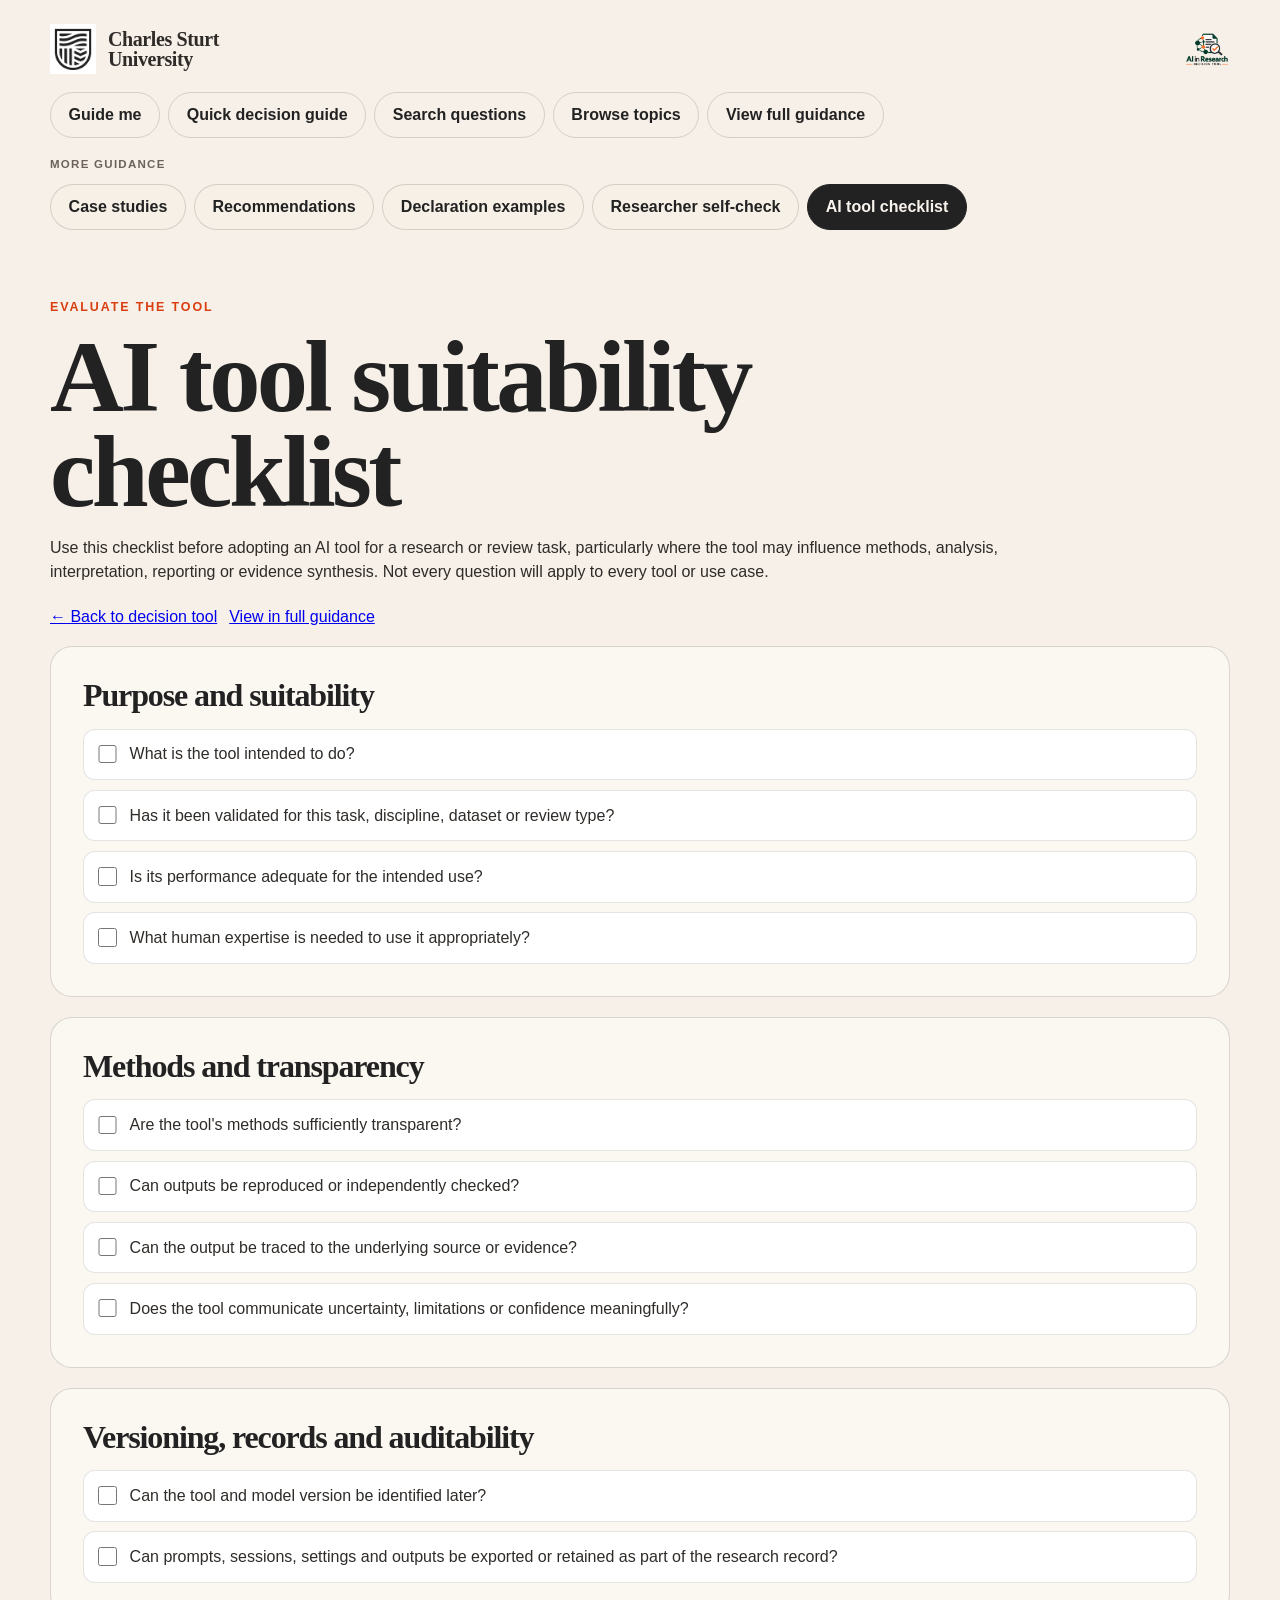
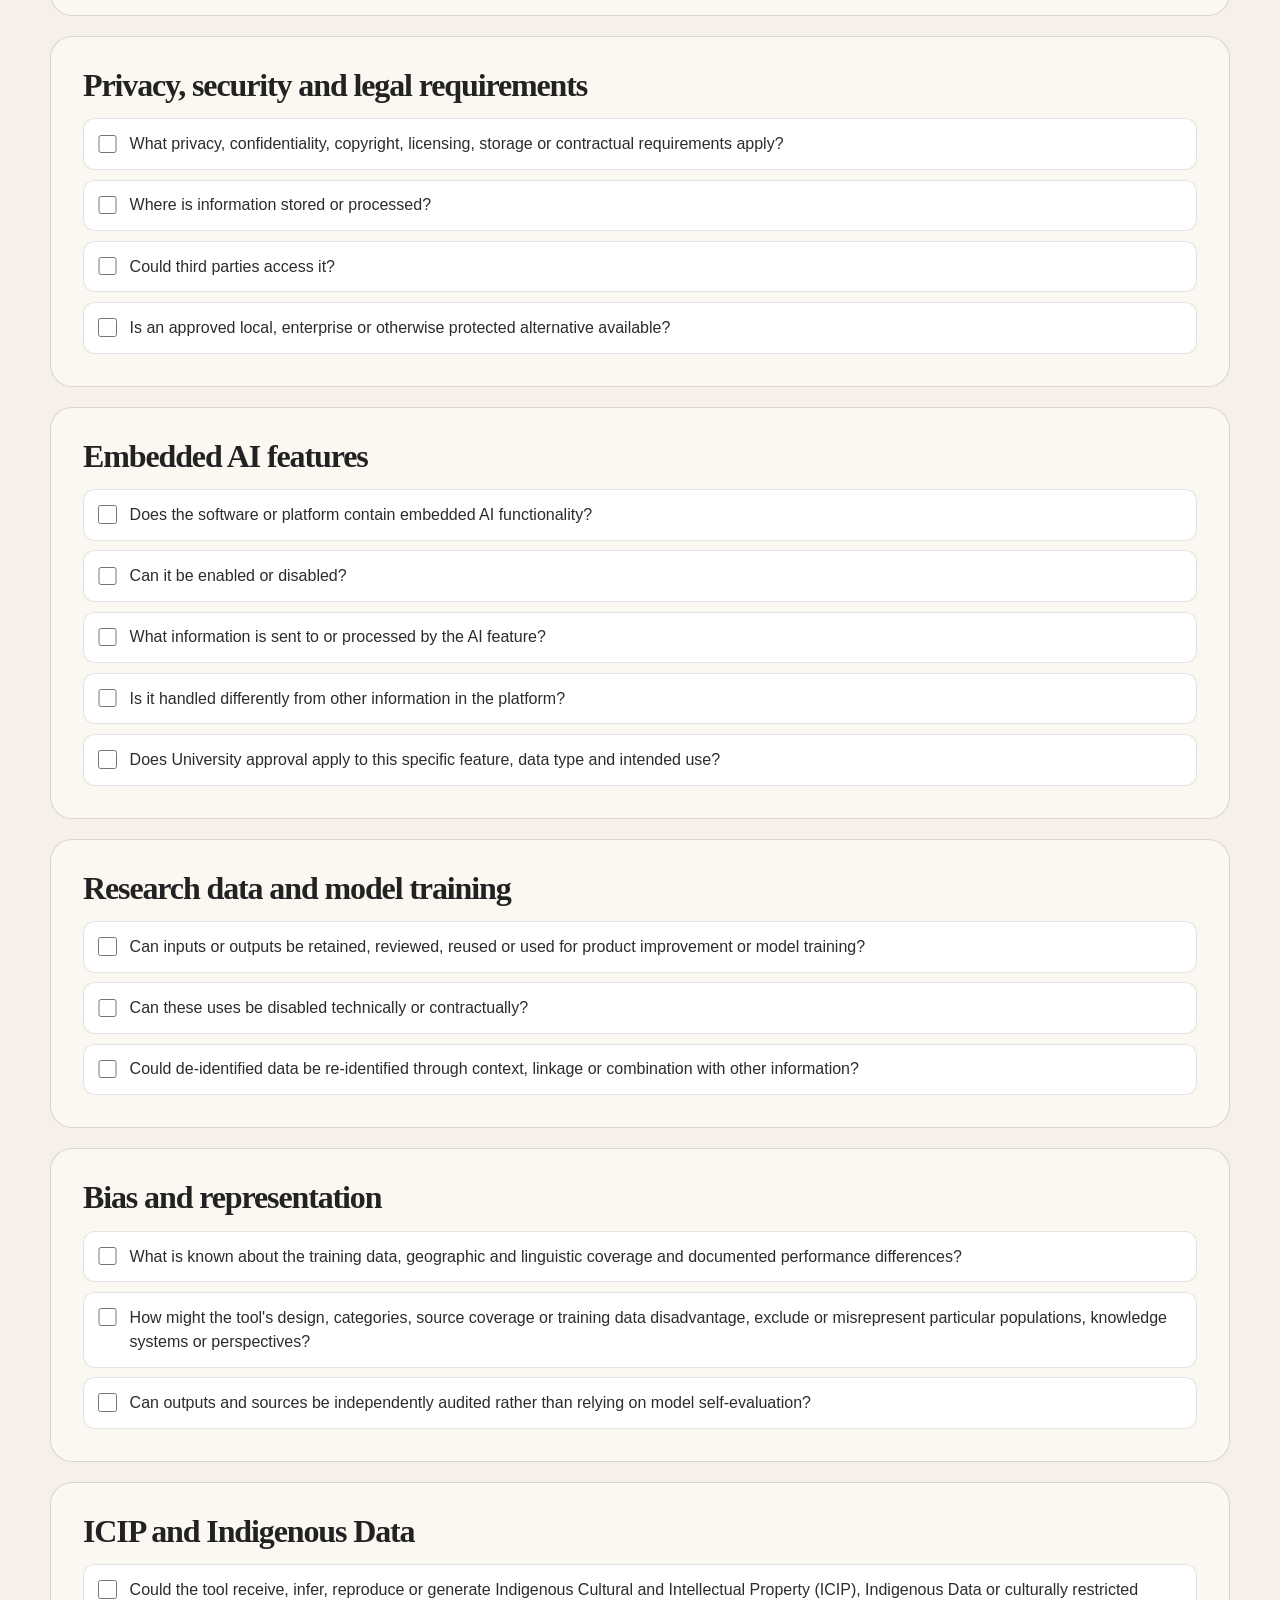
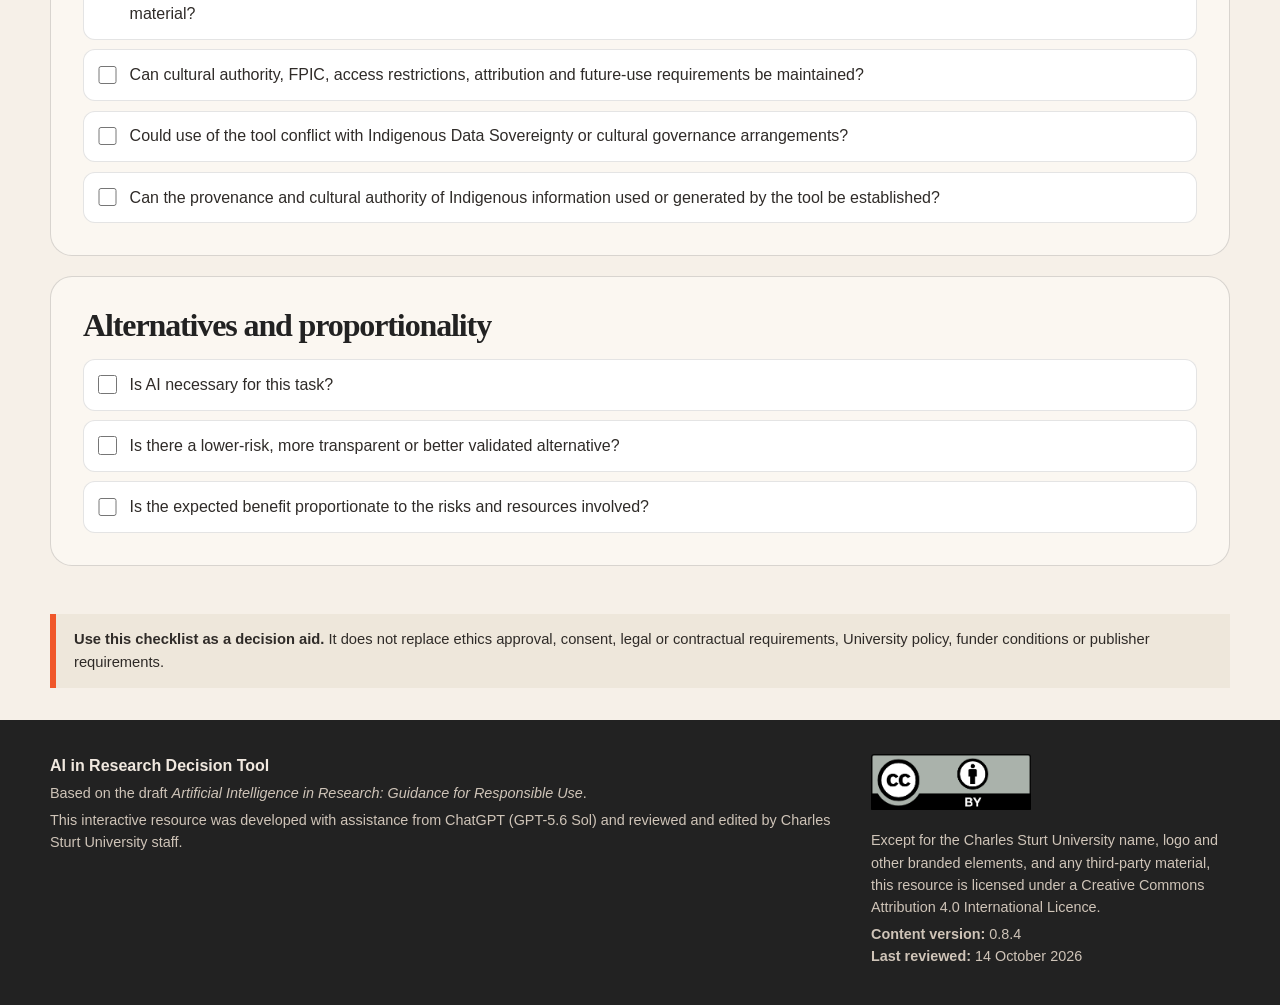
==== ai-tool-checklist.html @ ae3ddbb6 "Add files via upload" ====
<!DOCTYPE html>

<html lang="en"><head><meta charset="utf-8"/><meta content="width=device-width, initial-scale=1" name="viewport"/><meta content="A structured checklist for evaluating whether an AI tool is suitable for a research or review task." name="description"/><title>AI tool suitability checklist | AI in Research Decision Tool</title><link href="css/styles.css" rel="stylesheet"/></head><body><a class="skip-link" href="#main-content">Skip to main content</a><header class="site-header"><div class="shell header-grid"><div aria-label="Charles Sturt University" class="brand-block"><img alt="Charles Sturt University" class="brand-logo" src="assets/csu-logo.png"/><div class="brand-name">Charles Sturt<br/>University</div></div><a aria-label="AI in Research Decision Tool home" class="tool-brand" href="index.html"><img alt="AI in Research Decision Tool" class="tool-brand-logo" src="assets/ai-research-decision-tool-logo.png"/></a></div></header><nav aria-label="AI in Research Decision Tool sections" class="mode-switch quick-nav shell"><a class="mode-button mode-link has-tooltip" data-tooltip="Step through a research task to identify where AI may be used and which checks apply." href="index.html">Guide me</a><a class="mode-button mode-link has-tooltip" data-tooltip="See the quick decision categories, examples and conditions from the updated guidance." href="quick-guide.html">Quick decision guide</a><a class="mode-button mode-link has-tooltip" data-tooltip="Search curated questions and controlled answers without entering sensitive details." href="index.html#search-panel">Search questions</a><a class="mode-button mode-link has-tooltip" data-tooltip="Browse questions grouped by research activity." href="index.html#browse-panel">Browse topics</a><a class="mode-button mode-link has-tooltip" data-tooltip="Read the complete updated 2026 draft AI in research guidance." href="guide.html">View full guidance</a></nav><div aria-label="Additional guidance" class="guidance-shortcuts shell"><span class="guidance-shortcuts-label">More guidance</span><a class="guidance-shortcut has-tooltip" data-tooltip="See practical examples of how the guidance applies in common research situations." href="case-studies.html">Case studies</a><a class="guidance-shortcut has-tooltip" data-tooltip="Read the nine recommendations for responsible and ethical AI use in research." href="recommendations.html">Recommendations</a><a class="guidance-shortcut has-tooltip" data-tooltip="Copy declaration wording and use the AI-use log template for material AI use." href="declarations.html">Declaration examples</a><a class="guidance-shortcut has-tooltip" data-tooltip="Use the pre-use checklist to identify permissions, risks, verification and record-keeping needs." href="researcher-self-check.html">Researcher self-check</a><a aria-current="page" class="guidance-shortcut has-tooltip is-active" data-tooltip="Assess whether an AI tool is suitable, transparent, auditable and appropriate for a research task." href="ai-tool-checklist.html">AI tool checklist</a></div><main class="shell" id="main-content"><section class="case-hero"><p class="eyebrow">Evaluate the tool</p><h1>AI tool suitability checklist</h1><p>Use this checklist before adopting an AI tool for a research or review task, particularly where the tool may influence methods, analysis, interpretation, reporting or evidence synthesis. Not every question will apply to every tool or use case.</p><div class="page-actions"><a class="button button-secondary" href="index.html">← Back to decision tool</a><a class="button button-secondary" href="guide.html#appendix-d">View in full guidance</a></div></section><section class="checklist-sections"><section class="checklist-section"><h2>Purpose and suitability</h2><ul class="interactive-checklist"><li><label><input type="checkbox"/><span>What is the tool intended to do?</span></label></li><li><label><input type="checkbox"/><span>Has it been validated for this task, discipline, dataset or review type?</span></label></li><li><label><input type="checkbox"/><span>Is its performance adequate for the intended use?</span></label></li><li><label><input type="checkbox"/><span>What human expertise is needed to use it appropriately?</span></label></li></ul></section><section class="checklist-section"><h2>Methods and transparency</h2><ul class="interactive-checklist"><li><label><input type="checkbox"/><span>Are the tool's methods sufficiently transparent?</span></label></li><li><label><input type="checkbox"/><span>Can outputs be reproduced or independently checked?</span></label></li><li><label><input type="checkbox"/><span>Can the output be traced to the underlying source or evidence?</span></label></li><li><label><input type="checkbox"/><span>Does the tool communicate uncertainty, limitations or confidence meaningfully?</span></label></li></ul></section><section class="checklist-section"><h2>Versioning, records and auditability</h2><ul class="interactive-checklist"><li><label><input type="checkbox"/><span>Can the tool and model version be identified later?</span></label></li><li><label><input type="checkbox"/><span>Can prompts, sessions, settings and outputs be exported or retained as part of the research record?</span></label></li></ul></section><section class="checklist-section"><h2>Privacy, security and legal requirements</h2><ul class="interactive-checklist"><li><label><input type="checkbox"/><span>What privacy, confidentiality, copyright, licensing, storage or contractual requirements apply?</span></label></li><li><label><input type="checkbox"/><span>Where is information stored or processed?</span></label></li><li><label><input type="checkbox"/><span>Could third parties access it?</span></label></li><li><label><input type="checkbox"/><span>Is an approved local, enterprise or otherwise protected alternative available?</span></label></li></ul></section><section class="checklist-section"><h2>Embedded AI features</h2><ul class="interactive-checklist"><li><label><input type="checkbox"/><span>Does the software or platform contain embedded AI functionality?</span></label></li><li><label><input type="checkbox"/><span>Can it be enabled or disabled?</span></label></li><li><label><input type="checkbox"/><span>What information is sent to or processed by the AI feature?</span></label></li><li><label><input type="checkbox"/><span>Is it handled differently from other information in the platform?</span></label></li><li><label><input type="checkbox"/><span>Does University approval apply to this specific feature, data type and intended use?</span></label></li></ul></section><section class="checklist-section"><h2>Research data and model training</h2><ul class="interactive-checklist"><li><label><input type="checkbox"/><span>Can inputs or outputs be retained, reviewed, reused or used for product improvement or model training?</span></label></li><li><label><input type="checkbox"/><span>Can these uses be disabled technically or contractually?</span></label></li><li><label><input type="checkbox"/><span>Could de-identified data be re-identified through context, linkage or combination with other information?</span></label></li></ul></section><section class="checklist-section"><h2>Bias and representation</h2><ul class="interactive-checklist"><li><label><input type="checkbox"/><span>What is known about the training data, geographic and linguistic coverage and documented performance differences?</span></label></li><li><label><input type="checkbox"/><span>How might the tool's design, categories, source coverage or training data disadvantage, exclude or misrepresent particular populations, knowledge systems or perspectives?</span></label></li><li><label><input type="checkbox"/><span>Can outputs and sources be independently audited rather than relying on model self-evaluation?</span></label></li></ul></section><section class="checklist-section"><h2>ICIP and Indigenous Data</h2><ul class="interactive-checklist"><li><label><input type="checkbox"/><span>Could the tool receive, infer, reproduce or generate Indigenous Cultural and Intellectual Property (ICIP), Indigenous Data or culturally restricted material?</span></label></li><li><label><input type="checkbox"/><span>Can cultural authority, FPIC, access restrictions, attribution and future-use requirements be maintained?</span></label></li><li><label><input type="checkbox"/><span>Could use of the tool conflict with Indigenous Data Sovereignty or cultural governance arrangements?</span></label></li><li><label><input type="checkbox"/><span>Can the provenance and cultural authority of Indigenous information used or generated by the tool be established?</span></label></li></ul></section><section class="checklist-section"><h2>Alternatives and proportionality</h2><ul class="interactive-checklist"><li><label><input type="checkbox"/><span>Is AI necessary for this task?</span></label></li><li><label><input type="checkbox"/><span>Is there a lower-risk, more transparent or better validated alternative?</span></label></li><li><label><input type="checkbox"/><span>Is the expected benefit proportionate to the risks and resources involved?</span></label></li></ul></section></section><aside class="quick-note"><strong>Use this checklist as a decision aid.</strong> It does not replace ethics approval, consent, legal or contractual requirements, University policy, funder conditions or publisher requirements.</aside></main><footer class="site-footer"><div class="shell footer-grid footer-expanded"><div><strong>AI in Research Decision Tool</strong><p>Based on the draft <em>Artificial Intelligence in Research: Guidance for Responsible Use</em>.</p><p>This interactive resource was developed with assistance from ChatGPT (GPT-5.6 Sol) and reviewed and edited by Charles Sturt University staff.</p></div><div class="licence-block"><a href="https://creativecommons.org/licenses/by/4.0/" rel="noopener noreferrer" target="_blank"><img alt="Creative Commons Attribution 4.0 International" src="assets/cc-by.png"/></a><p>Except for the Charles Sturt University name, logo and other branded elements, and any third-party material, this resource is licensed under a Creative Commons Attribution 4.0 International Licence.</p><p><strong>Content version:</strong> 0.8.4<br/><strong>Last reviewed:</strong> 14 October 2026</p></div></div></footer></body></html>
---- css/styles.css ----
:root{
  --orange:#f0572a;
  --orange-dark:#da3d0f;
  --charcoal:#222222;
  --ink:#2f2b28;
  --paper:#f6f0e8;
  --paper-deep:#eadfce;
  --green:#07342d;
  --green-light:#3c8364;
  --brown:#71634e;
  --pink:#e9ceca;
  --line:rgba(34,34,34,.16);
  --shadow:0 24px 60px rgba(63,43,28,.12);
  --radius:28px;
  --font-sans:Arial, Helvetica, sans-serif;
  --font-display:Georgia, 'Times New Roman', serif;
}
*{box-sizing:border-box}
html{scroll-behavior:smooth}
body{margin:0;background:var(--paper);color:var(--ink);font-family:var(--font-sans);line-height:1.55}
button,input{font:inherit}
button{color:inherit}
.shell{width:min(1180px,calc(100% - 36px));margin-inline:auto}
.skip-link{position:absolute;left:-9999px;top:auto}.skip-link:focus{left:18px;top:18px;z-index:100;background:var(--charcoal);color:#fff;padding:.75rem 1rem;border-radius:10px}
.site-header{padding:24px 0 0}.header-grid{display:flex;justify-content:space-between;align-items:center}
.brand-block{display:flex;align-items:center;gap:14px}.brand-mark{width:52px;height:58px;border:3px solid var(--charcoal);border-radius:12px 12px 18px 18px;display:grid;place-items:center;font:700 19px var(--font-display)}
.brand-name{font:700 20px/1.02 var(--font-display);letter-spacing:-.02em}.prototype-chip{border:1px solid var(--line);border-radius:999px;padding:.45rem .8rem;font-size:.82rem;text-transform:uppercase;letter-spacing:.12em}
.hero{padding:72px 0 42px;max-width:900px}.eyebrow{margin:0 0 .75rem;text-transform:uppercase;letter-spacing:.15em;font-size:.78rem;font-weight:700;color:var(--orange-dark)}
h1,h2,h3{font-family:var(--font-display);font-weight:700;letter-spacing:-.035em;color:var(--charcoal);margin-top:0}
h1{font-size:clamp(3rem,7vw,6.5rem);line-height:.93;margin-bottom:1.4rem;max-width:980px}h2{font-size:clamp(1.7rem,3vw,2.7rem);line-height:1.05}h3{font-size:1.25rem}
.hero-copy{font-size:clamp(1.05rem,2vw,1.35rem);max-width:760px;color:#514b46}
.privacy-note{display:grid;grid-template-columns:auto 1fr;gap:16px;align-items:center;background:var(--green);color:#f7f2eb;border-radius:22px;padding:20px 24px;margin-bottom:28px}.privacy-note h2{font-family:var(--font-sans);font-size:1.05rem;letter-spacing:0;color:inherit;margin:0 0 .25rem}.privacy-note p{margin:0}.privacy-icon{width:38px;height:38px;border-radius:50%;display:grid;place-items:center;background:var(--orange);color:var(--charcoal);font-weight:800}
.mode-switch{display:flex;gap:8px;flex-wrap:wrap;margin:18px 0}.mode-button,.text-button,.clear-button{border:0;background:transparent;cursor:pointer}.mode-button{display:inline-flex;align-items:center;justify-content:center;min-height:46px;padding:.8rem 1.1rem;border-radius:999px;border:1px solid var(--line);font-weight:700;line-height:1}.mode-button.is-active{background:var(--charcoal);color:#f8f3ec;border-color:var(--charcoal)}
.experience-card{background:#fbf7f1;border:1px solid rgba(34,34,34,.1);border-radius:var(--radius);padding:clamp(24px,5vw,58px);box-shadow:var(--shadow);min-height:540px;overflow:hidden}.card-topline{display:flex;justify-content:space-between;gap:20px;align-items:flex-start;margin-bottom:28px}.text-button{color:var(--orange-dark);font-weight:700;padding:.5rem}.progress{font-size:.86rem;color:#6b625c;margin-bottom:18px}
.stage{animation:stageIn .35s ease both}@keyframes stageIn{from{opacity:0;transform:translateY(12px)}to{opacity:1;transform:none}}
.option-grid,.visual-grid,.results-grid{display:grid;grid-template-columns:repeat(2,minmax(0,1fr));gap:16px}.option-card,.category-card,.question-card{width:100%;text-align:left;border:1px solid var(--line);background:var(--paper);border-radius:20px;padding:22px;cursor:pointer;transition:.2s ease}.option-card:hover,.category-card:hover,.question-card:hover{transform:translateY(-3px);border-color:var(--orange);box-shadow:0 12px 30px rgba(58,39,26,.1)}.option-card:focus-visible,.category-card:focus-visible,.question-card:focus-visible{outline:3px solid var(--orange);outline-offset:3px}.option-card strong,.category-card strong,.question-card strong{display:block;font-size:1.05rem;margin-bottom:.35rem}.option-card span,.category-card span,.question-card span{color:#6b625c;font-size:.94rem}
.field-label{display:block;font-weight:700;margin-bottom:.6rem}.search-composer{display:flex;gap:10px;background:var(--paper);border:1px solid var(--line);padding:8px;border-radius:18px;margin-bottom:16px}.search-composer input{flex:1;border:0;background:transparent;padding:14px 16px;min-width:0;color:var(--ink)}.search-composer input:focus{outline:none}.search-composer:focus-within{outline:3px solid rgba(240,87,42,.25);border-color:var(--orange)}.clear-button{padding:0 16px;color:var(--orange-dark);font-weight:700}.supporting-text{color:#6b625c}
.result-layout{display:grid;grid-template-columns:minmax(0,.78fr) minmax(0,1.42fr);gap:24px;margin-top:28px}.verdict-panel{container-type:inline-size;background:var(--orange);color:var(--charcoal);border-radius:var(--radius);padding:clamp(28px,5vw,52px);min-width:0;min-height:420px;display:flex;flex-direction:column;justify-content:space-between;overflow:hidden}.verdict-panel h2{font-size:clamp(2.35rem,12cqi,4.2rem);line-height:.95;overflow-wrap:break-word;word-break:normal;hyphens:none;-webkit-hyphens:none;max-width:100%}.verdict-kicker{text-transform:uppercase;letter-spacing:.14em;font-weight:700;font-size:.78rem}.verdict-panel .back-button{align-self:flex-start;border:1px solid rgba(34,34,34,.35);background:transparent;border-radius:999px;padding:.7rem 1rem;cursor:pointer;font-weight:700}.detail-panel{background:#fbf7f1;border-radius:var(--radius);padding:clamp(20px,4vw,42px);border:1px solid var(--line)}
.accordion-item{border-bottom:1px solid var(--line)}.accordion-trigger{width:100%;border:0;background:transparent;text-align:left;display:flex;justify-content:space-between;gap:20px;padding:19px 0;font-weight:700;cursor:pointer}.accordion-trigger span:last-child{color:var(--orange-dark)}.accordion-panel{padding:0 0 20px}.accordion-panel[hidden]{display:none}.accordion-panel ul{padding-left:1.2rem}
.support-band{margin:52px 0;display:grid;grid-template-columns:.8fr 1.2fr;gap:40px;padding:36px 0;border-top:1px solid var(--line);border-bottom:1px solid var(--line)}.support-band p{margin-top:0}.site-footer{background:var(--charcoal);color:#f0e8df;padding:34px 0}.footer-grid{display:flex;justify-content:space-between;gap:30px}.footer-grid p{margin:.25rem 0;color:#cfc4b8;font-size:.9rem}
[hidden]{display:none!important}
@media(max-width:900px){.result-layout{grid-template-columns:1fr}.verdict-panel{min-height:0}.verdict-panel h2{font-size:clamp(2.4rem,9cqi,4.3rem)}}
@media(max-width:760px){.hero{padding-top:48px}.option-grid,.visual-grid,.results-grid,.result-layout,.support-band{grid-template-columns:1fr}.card-topline,.footer-grid{flex-direction:column}.experience-card{min-height:0;padding:24px}.result-layout{gap:14px}.verdict-panel{min-height:300px}.brand-name{font-size:17px}.prototype-chip{font-size:.7rem}}
@media(prefers-reduced-motion:reduce){*{scroll-behavior:auto!important;animation:none!important;transition:none!important}}
@media print{.site-header,.mode-switch,.privacy-note,.text-button,.back-button{display:none!important}.experience-card,.detail-panel,.verdict-panel{box-shadow:none}.result-layout{grid-template-columns:1fr}}


/* Linked CSU support pathways */
.support-link-list a {
  color: inherit;
  font-weight: 700;
  text-decoration-color: var(--orange, #f0572a);
  text-decoration-thickness: 0.12em;
  text-underline-offset: 0.18em;
}

.support-link-list a:hover {
  color: var(--orange-dark, #b63b18);
}

.visually-hidden {
  position: absolute !important;
  width: 1px !important;
  height: 1px !important;
  padding: 0 !important;
  margin: -1px !important;
  overflow: hidden !important;
  clip: rect(0, 0, 0, 0) !important;
  white-space: nowrap !important;
  border: 0 !important;
}


/* Full guidance and internal section links */
.mode-link { display: inline-flex; align-items: center; justify-content: center; text-decoration: none; }
.guideline-basis-list a { color: inherit; text-decoration-thickness: .08em; text-underline-offset: .18em; }
.basis-link-note { display: block; margin-top: .2rem; color: var(--orange-dark, #a83516); font-family: Arial, sans-serif; font-size: .85rem; font-weight: 700; }
.guidance-document-link { margin-top: 1rem; }
.guidance-document-link a { font-weight: 700; }
.guide-shell { padding-bottom: 4rem; }
.breadcrumb { display: flex; flex-wrap: wrap; gap: .55rem; margin: 1.5rem 0; font-family: Arial, sans-serif; font-size: .92rem; }
.breadcrumb a { color: inherit; }
.guide-hero { max-width: 58rem; padding: 2rem 0 3rem; }
.guide-hero h1 { max-width: 18ch; }
.guide-hero > p:not(.eyebrow) { max-width: 48rem; font-size: 1.15rem; }
.guide-actions { display: flex; flex-wrap: wrap; gap: .75rem; margin-top: 1.5rem; }
.guide-layout { display: grid; grid-template-columns: minmax(13rem, 18rem) minmax(0, 1fr); gap: clamp(2rem, 5vw, 5rem); align-items: start; }
.guide-toc { position: sticky; top: 1rem; padding: 1.25rem; border: 1px solid rgba(34,34,34,.18); background: #eee7db; }
.guide-toc h2 { margin-top: 0; font-size: 1.4rem; }
.guide-toc ol { margin: 0; padding-left: 1.2rem; }
.guide-toc li { margin: .45rem 0; }
.guide-toc a { color: inherit; font-family: Arial, sans-serif; font-size: .9rem; }
.guide-content { min-width: 0; }
.guide-content h2 { margin-top: 4rem; padding-top: 1rem; border-top: 3px solid #f0572a; }
.guide-content h3 { margin-top: 2.5rem; }
.guide-content h4 { margin-top: 1.75rem; }
.heading-link { margin-left: .5rem; color: #a83516; font-family: Arial, sans-serif; font-size: .7em; text-decoration: none; opacity: .55; }
.heading-link:hover, .heading-link:focus { opacity: 1; }
.table-wrap { max-width: 100%; overflow-x: auto; margin: 1.5rem 0 2rem; }
.guide-content table { width: 100%; border-collapse: collapse; font-family: Arial, sans-serif; font-size: .95rem; }
.guide-content th, .guide-content td { padding: .75rem; border: 1px solid rgba(34,34,34,.22); text-align: left; vertical-align: top; }
.guide-content th { background: #eadfce; }
.guide-content tr[id] { scroll-margin-top: 1rem; }
.guide-content h2[id], .guide-content h3[id], .guide-content h4[id] { scroll-margin-top: 1rem; }
@media (max-width: 820px) {
  .guide-layout { grid-template-columns: 1fr; }
  .guide-toc { position: static; }
}
@media print {
  .guide-page .site-header, .guide-page .breadcrumb, .guide-page .guide-actions, .guide-page .guide-toc, .guide-page .site-footer, .heading-link { display: none !important; }
  .guide-layout { display: block; }
  .guide-content h2 { break-after: avoid; }
  .table-wrap { overflow: visible; }
}

/* Browse-by-activity layout */
.category-card {
  display: flex;
  align-items: center;
  justify-content: space-between;
  gap: 1rem;
}
.category-card .category-name {
  color: var(--ink);
  font-size: 1rem;
  line-height: 1.35;
}
.category-card .result-meta {
  flex: 0 0 auto;
  white-space: nowrap;
  margin-left: 1rem;
}
.category-card.is-selected {
  border-color: var(--orange);
  background: rgba(240, 87, 42, .08);
  box-shadow: inset 5px 0 0 var(--orange);
}
#categoryResults {
  display: block;
  margin-top: clamp(2rem, 5vw, 4rem);
  padding-top: clamp(1.5rem, 3vw, 2.5rem);
  border-top: 1px solid var(--line);
}
.category-results-header {
  max-width: 46rem;
  margin-bottom: 1.5rem;
}
.category-results-header h3 {
  margin-bottom: .35rem;
  font-size: clamp(1.8rem, 4vw, 2.8rem);
}
.category-results-header p:last-child {
  margin: 0;
  color: #6b625c;
}
.category-question-grid {
  display: grid;
  grid-template-columns: repeat(2, minmax(0, 1fr));
  gap: 16px;
}
@media (max-width: 760px) {
  .category-card {
    align-items: flex-start;
  }
  .category-card .result-meta {
    margin-left: .5rem;
  }
  .category-question-grid {
    grid-template-columns: 1fr;
  }
}


/* v0.2.8 brand, tooltips, quick guide and licence */
.brand-logo{width:46px;height:auto;display:block;object-fit:contain}.brand-block{display:flex;align-items:center;gap:12px}.has-tooltip{position:relative}.has-tooltip::after{content:attr(data-tooltip);position:absolute;z-index:30;left:50%;bottom:calc(100% + 10px);transform:translate(-50%,6px);width:max-content;max-width:260px;padding:.65rem .75rem;border-radius:10px;background:var(--charcoal);color:#f8f3ec;font-size:.78rem;font-weight:400;line-height:1.35;text-align:left;opacity:0;visibility:hidden;pointer-events:none;transition:.18s ease;box-shadow:0 8px 24px rgba(34,34,34,.18)}.has-tooltip:hover::after,.has-tooltip:focus-visible::after{opacity:1;visibility:visible;transform:translate(-50%,0)}
.footer-expanded{align-items:flex-start}.site-footer a{color:inherit}.licence-block{max-width:520px}.licence-block img{width:120px;height:42px;margin-bottom:.5rem}.licence-block p{max-width:52ch}.quick-hero{padding:3rem 0 1.5rem}.quick-intro{max-width:56rem;font-size:1.12rem;color:#514b46}.decision-table{display:grid;gap:20px;margin:2rem 0 4rem}.decision-row{display:grid;grid-template-columns:minmax(190px,.65fr) minmax(0,1.2fr) minmax(0,1.2fr);border:1px solid var(--line);border-radius:24px;overflow:hidden;background:#fbf7f1}.decision-status{padding:28px;background:var(--charcoal);color:#f8f3ec}.decision-row.status-acceptable .decision-status{background:#315846}.decision-row.status-caution .decision-status{background:#8a6420}.decision-row.status-approval .decision-status{background:var(--orange)}.decision-row.status-prohibited .decision-status{background:#4f2d26}.decision-icon{display:block;font-family:Arial,sans-serif;font-size:3.2rem;line-height:1;margin-bottom:1rem}.decision-status h2{font-size:1.65rem;color:inherit}.decision-cell{padding:28px;border-left:1px solid var(--line)}.decision-cell h3{font-family:var(--font-sans);font-size:.82rem;text-transform:uppercase;letter-spacing:.12em;color:var(--orange-dark);margin-bottom:1rem}.example-list,.condition-list{list-style:none;padding:0;margin:0}.example-list li,.condition-list li{padding:.55rem 0;border-bottom:1px solid rgba(34,34,34,.12)}.example-list li:last-child,.condition-list li:last-child{border-bottom:0}.quick-note{background:#eee7db;border-left:6px solid var(--orange);padding:20px 24px;margin-bottom:3rem}.quick-nav{margin:1.5rem 0 0}
@media(max-width:820px){.decision-row{grid-template-columns:1fr}.decision-cell{border-left:0;border-top:1px solid var(--line)}.has-tooltip::after{display:none}}


/* v0.2.9 compact quick decision matrix */
.quick-hero {
  padding: 2rem 0 .75rem;
}
.quick-hero h1 {
  margin-bottom: .75rem;
  font-size: clamp(2.7rem, 5.4vw, 4.8rem);
}
.quick-intro {
  margin-bottom: 0;
  font-size: 1rem;
  line-height: 1.45;
}
.decision-matrix {
  grid-template-columns: repeat(2, minmax(0, 1fr));
  gap: 14px;
  margin: 1.25rem 0 1.5rem;
}
.decision-matrix .decision-row {
  display: grid;
  grid-template-columns: 1fr 1fr;
  align-content: start;
  border-radius: 18px;
}
.decision-matrix .decision-status {
  grid-column: 1 / -1;
  display: grid;
  grid-template-columns: auto minmax(0, 1fr);
  align-items: center;
  gap: .8rem;
  min-height: 76px;
  padding: 15px 18px;
}
.decision-matrix .decision-icon {
  margin: 0;
  font-size: 2.8rem;
}
.decision-matrix .decision-status h2 {
  margin: 0;
  font-size: clamp(1.2rem, 2vw, 1.55rem);
  line-height: 1.05;
  letter-spacing: -.02em;
}
.decision-matrix .decision-cell {
  padding: 14px 18px 16px;
  border-left: 0;
  border-top: 1px solid var(--line);
}
.decision-matrix .decision-cell + .decision-cell {
  border-left: 1px solid var(--line);
}
.decision-matrix .decision-cell h3 {
  margin-bottom: .45rem;
  font-size: .72rem;
}
.decision-matrix .example-list li,
.decision-matrix .condition-list li {
  position: relative;
  padding: .28rem 0 .28rem .85rem;
  border-bottom: 0;
  font-size: .87rem;
  line-height: 1.28;
}
.decision-matrix .example-list li::before,
.decision-matrix .condition-list li::before {
  content: "•";
  position: absolute;
  left: 0;
  color: var(--orange-dark);
  font-weight: 700;
}
.quick-note {
  padding: 14px 18px;
  margin-bottom: 2rem;
  font-size: .92rem;
}
@media (min-width: 1100px) and (min-height: 780px) {
  .quick-nav { margin-top: 1rem; }
  .decision-matrix .decision-row { min-height: 0; }
}
@media (max-width: 900px) {
  .decision-matrix {
    grid-template-columns: 1fr;
  }
}
@media (max-width: 560px) {
  .decision-matrix .decision-row {
    grid-template-columns: 1fr;
  }
  .decision-matrix .decision-cell + .decision-cell {
    border-left: 0;
    border-top: 1px dashed var(--line);
  }
}


/* v0.3.0 interactive hero title and research lifecycle cue */
.interactive-title {
  position: relative;
  display: inline-block;
  max-width: 100%;
  cursor: pointer;
  outline: none;
  touch-action: manipulation;
  user-select: none;
  -webkit-tap-highlight-color: transparent;
}
.interactive-title:focus-visible {
  border-radius: .08em;
  outline: 4px solid rgba(240, 87, 42, .45);
  outline-offset: .12em;
}
.title-word {
  display: inline-block;
  white-space: nowrap;
}
.title-space {
  display: inline-block;
  width: .24em;
}
.title-letter {
  --lift: 0px;
  --scale: 1;
  --tilt: 0deg;
  display: inline-block;
  transform: translate3d(0, var(--lift), 0) rotate(var(--tilt)) scale(var(--scale));
  transform-origin: 50% 78%;
  transition: transform 280ms cubic-bezier(.2,.8,.2,1), color 180ms ease;
  will-change: transform;
}
.interactive-title.is-active .title-letter.is-near {
  color: var(--orange-dark);
}
.lifecycle-cue {
  display: flex;
  align-items: baseline;
  flex-wrap: wrap;
  gap: .55rem;
  min-height: 2.2rem;
  margin: -.45rem 0 1.15rem;
  color: var(--green);
  font-weight: 700;
}
.lifecycle-prefix {
  color: #6b625c;
  font-size: .82rem;
  letter-spacing: .12em;
  text-transform: uppercase;
}
.lifecycle-phrase {
  display: inline-block;
  min-width: 12.5ch;
  font-family: var(--font-display);
  font-size: clamp(1.05rem, 2vw, 1.35rem);
  letter-spacing: -.015em;
  transition: opacity 150ms ease, transform 220ms cubic-bezier(.2,.8,.2,1);
}
.lifecycle-phrase.is-changing {
  opacity: 0;
  transform: translateY(.45rem);
}
.lifecycle-arrow {
  color: var(--orange-dark);
  font-size: 1.25rem;
  transition: transform 220ms ease;
}
.interactive-title:hover + .lifecycle-cue .lifecycle-arrow,
.interactive-title:focus-visible + .lifecycle-cue .lifecycle-arrow {
  transform: translateX(.3rem);
}
@media (hover: none), (pointer: coarse) {
  .interactive-title { cursor: default; }
  .lifecycle-cue { margin-top: -.2rem; }
}
@media (max-width: 560px) {
  .lifecycle-cue { gap: .35rem .5rem; }
  .lifecycle-prefix { width: 100%; }
  .lifecycle-phrase { min-width: 0; }
}
@media (prefers-reduced-motion: reduce) {
  .title-letter,
  .lifecycle-phrase,
  .lifecycle-arrow {
    transform: none !important;
    transition: none !important;
  }
  .interactive-title.is-active .title-letter.is-near { color: inherit; }
}


/* v0.3.1 navigation, licence and embedded-layout refinements */
.mode-link,
.mode-link:visited {
  color: var(--charcoal);
  text-decoration: none;
}
.mode-link:hover,
.mode-link:focus-visible {
  color: var(--charcoal);
}
.has-tooltip::after {
  top: calc(100% + 10px);
  bottom: auto;
  transform: translate(-50%, -6px);
}
.has-tooltip:hover::after,
.has-tooltip:focus-visible::after {
  transform: translate(-50%, 0);
}
.mode-switch > .has-tooltip:first-child::after {
  left: 0;
  transform: translate(0, -6px);
}
.mode-switch > .has-tooltip:first-child:hover::after,
.mode-switch > .has-tooltip:first-child:focus-visible::after {
  transform: translate(0, 0);
}
.mode-switch > .has-tooltip:last-child::after {
  left: auto;
  right: 0;
  transform: translate(0, -6px);
}
.mode-switch > .has-tooltip:last-child:hover::after,
.mode-switch > .has-tooltip:last-child:focus-visible::after {
  transform: translate(0, 0);
}
.lifecycle-cue {
  cursor: pointer;
  width: fit-content;
  border-radius: 10px;
}
.lifecycle-cue:focus-visible {
  outline: 3px solid var(--orange);
  outline-offset: 5px;
}
.lifecycle-cue:hover .lifecycle-arrow,
.lifecycle-cue:focus-visible .lifecycle-arrow {
  transform: translateX(5px);
}
.licence-block img {
  width: 160px;
  height: auto;
  object-fit: contain;
}
.header-grid {
  justify-content: flex-start;
}


/* v0.4.0 updated guidance + upload checker */
.privacy-copy { flex: 1; min-width: 0; }
.privacy-tool-link { display: inline-block; margin-top: .45rem; color: inherit; font-weight: 700; text-decoration-thickness: 1px; text-underline-offset: 3px; }
.upload-checker-callout { margin: 1.25rem 0 1.5rem; padding: 1.35rem 1.5rem; display: grid; grid-template-columns: minmax(0,1fr) auto; gap: 1.4rem; align-items: center; background: var(--green); color: #f7f2eb; border-radius: 22px; }
.upload-checker-callout h2 { margin: .1rem 0 .35rem; color: inherit; font-size: clamp(1.35rem,2vw,1.85rem); }
.upload-checker-callout p { margin: 0; max-width: 70ch; }
.upload-checker-callout .eyebrow { color: #ffb39b; }
.answer-related-tool { margin: 1rem 0; padding: 1rem 0 1.1rem; border-top: 1px solid var(--line); border-bottom: 1px solid var(--line); }
.answer-related-tool h3 { margin: .15rem 0 .35rem; }
.pathway-external { margin: 1.25rem 0 .25rem; }
.quick-updated-grid { display: grid; grid-template-columns: 1fr; gap: .85rem; margin: 1rem 0 1.25rem; }
.decision-summary { border: 1px solid var(--line); border-radius: 20px; overflow: clip; background: #fbf7f1; }
.decision-summary summary { cursor: pointer; list-style: none; display: grid; grid-template-columns: auto minmax(0,1fr) auto; gap: .75rem; align-items: center; padding: .95rem 1rem; font-family: var(--font-display); font-size: 1.25rem; font-weight: 700; }
.decision-summary summary::-webkit-details-marker { display:none; }
.decision-summary .decision-icon { display:grid; place-items:center; width:2.25rem; height:2.25rem; border-radius:999px; font-family: var(--font-sans); font-size:1.35rem; border:2px solid currentColor; }
.decision-summary .decision-count { font-family: var(--font-sans); font-size:.82rem; font-weight:600; opacity:.78; }
.decision-summary.status-acceptable summary { background: #e7eee9; color: var(--charcoal); }
.decision-summary.status-caution summary { background: #f3e8ce; color: var(--charcoal); }
.decision-summary.status-approval summary { background: #f8ddd3; color: var(--charcoal); }
.decision-summary.status-prohibited summary { background: #ecd9d4; color: var(--charcoal); }
.quick-pairs { list-style:none; margin:0; padding:0; }
.quick-pairs li { display:grid; grid-template-columns:minmax(0,.85fr) minmax(0,1.15fr); gap:.8rem; padding:.65rem 1rem; border-top:1px solid var(--line); font-size:.91rem; line-height:1.35; }
.quick-pairs li strong { font-weight:700; }
.quick-pairs li span { color:#5f5751; }
.guide-content table td, .guide-content table th { vertical-align: top; }
.guide-content #quick-decision-table td:first-child { font-weight:700; min-width:9rem; }

/* v0.4.1 quick-guide readability fixes */
.upload-checker-callout h2,
.upload-checker-callout p { color: #f7f2eb; }
.upload-checker-callout a.button,
.upload-checker-callout a.button-primary {
  display: inline-flex;
  align-items: center;
  justify-content: center;
  padding: .78rem 1rem;
  border: 2px solid #f7f2eb;
  border-radius: 999px;
  background: #f7f2eb;
  color: var(--green);
  font-weight: 700;
  text-decoration: none;
  white-space: nowrap;
}
.upload-checker-callout a.button:hover,
.upload-checker-callout a.button:focus-visible,
.upload-checker-callout a.button-primary:hover,
.upload-checker-callout a.button-primary:focus-visible {
  background: var(--orange);
  border-color: var(--orange);
  color: var(--charcoal);
}
.decision-summary[open] { border-color: rgba(34,34,34,.28); }
.decision-summary[open] summary { border-bottom: 1px solid var(--line); }
.decision-summary summary:hover { filter: brightness(.985); }

@media (max-width: 900px) { .quick-updated-grid { grid-template-columns:1fr; } .upload-checker-callout { grid-template-columns:1fr; } }
@media (max-width: 620px) { .quick-pairs li { grid-template-columns:1fr; gap:.2rem; } .decision-summary summary { grid-template-columns:auto 1fr; } .decision-summary .decision-count { grid-column:2; } }

/* v0.4.2 active navigation contrast fix */
.mode-button.is-active,
.mode-link.is-active,
.mode-link.is-active:visited,
.mode-link.is-active:hover,
.mode-link.is-active:focus-visible {
  background: var(--charcoal);
  color: #f8f3ec;
  border-color: var(--charcoal);
}

/* v0.5.0 result print action */
.print-result-button{
  display:inline-flex;
  width:auto;
  align-items:center;
  justify-content:center;
  margin-top:1.25rem;
  padding:.72rem 1rem;
  border-radius:999px;
  font-weight:700;
  text-decoration:none;
  align-self:flex-start;
}
@media print{
  .print-result-button{display:none!important}
}


/* v0.5.1 case studies */
.case-hero{padding:3rem 0 1rem;max-width:62rem}.case-hero h1{font-size:clamp(3.2rem,8vw,6.6rem);margin:.15rem 0 .75rem}.case-hero>p:last-child{font-size:1.12rem;max-width:52rem;color:#514b46}.case-filter{padding:1rem 0 1.5rem;border-bottom:1px solid var(--line);margin-bottom:1rem}.case-filter h2{font-family:var(--font-sans);font-size:.85rem;text-transform:uppercase;letter-spacing:.12em;color:var(--orange-dark);margin:0 0 .85rem}.case-filter-buttons{display:flex;flex-wrap:wrap;gap:.55rem}.case-filter-button{font:inherit;font-weight:700;color:var(--charcoal);background:#f7f0e7;border:1px solid var(--line);border-radius:999px;padding:.72rem 1rem;cursor:pointer}.case-filter-button:hover,.case-filter-button:focus-visible{border-color:var(--orange);outline:2px solid transparent}.case-filter-button.is-active{background:var(--charcoal);color:#f8f3ec;border-color:var(--charcoal)}.case-count{font-size:.9rem;color:#6b625b;margin:.8rem 0 0}.case-list{display:grid;gap:.85rem;margin:1.2rem 0 2.5rem}.case-card{border:1px solid var(--line);border-radius:22px;background:#fbf7f1;overflow:hidden}.case-card[hidden]{display:none}.case-card summary{list-style:none;display:grid;grid-template-columns:auto 1fr auto;gap:1rem;align-items:center;padding:1.15rem 1.25rem;cursor:pointer}.case-card summary::-webkit-details-marker{display:none}.case-card summary:hover{background:#f3eadf}.case-number{display:grid;place-items:center;width:3rem;height:3rem;border:1.5px solid var(--charcoal);border-radius:50%;font-weight:700}.case-summary-text{display:flex;flex-direction:column;gap:.12rem}.case-summary-text strong{font-family:var(--font-serif);font-size:1.35rem;line-height:1.12}.case-topic{font-size:.72rem;text-transform:uppercase;letter-spacing:.11em;color:var(--orange-dark);font-weight:700}.case-toggle{font-size:1.75rem;line-height:1;transition:transform .2s ease}.case-card[open] .case-toggle{transform:rotate(45deg)}.case-body{display:grid;grid-template-columns:repeat(2,minmax(0,1fr));gap:1rem 1.5rem;padding:0 1.25rem 1.35rem;border-top:1px solid var(--line)}.case-body>div{padding-top:1rem}.case-body h3{font-family:var(--font-sans);font-size:.78rem;text-transform:uppercase;letter-spacing:.1em;color:var(--orange-dark);margin:0 0 .4rem}.case-body p{margin:0;line-height:1.55}.case-reflection{grid-column:1/-1;background:#eee7db;border-left:5px solid var(--orange);padding:1rem!important}.case-guideline-link{grid-column:1/-1;justify-self:start;font-weight:700;color:var(--orange-dark);text-decoration-thickness:1px;text-underline-offset:3px}.case-note{margin-top:0}.guide-actions .button{white-space:nowrap}
@media(max-width:700px){.case-hero{padding-top:2rem}.case-card summary{grid-template-columns:auto 1fr}.case-toggle{grid-column:2;grid-row:2}.case-body{grid-template-columns:1fr}.case-reflection,.case-guideline-link{grid-column:1}.case-filter-buttons{display:grid;grid-template-columns:1fr 1fr}.case-filter-button{text-align:center}}
@media(max-width:430px){.case-filter-buttons{grid-template-columns:1fr}}
@media(prefers-reduced-motion:reduce){.case-toggle{transition:none}}

/* v0.6.1 additional guidance shortcuts: consistent two-row navigation */
.guidance-shortcuts{display:flex;align-items:center;gap:8px;flex-wrap:wrap;margin:0 0 20px}
.guidance-shortcuts-label{flex:0 0 100%;font-size:.72rem;text-transform:uppercase;letter-spacing:.11em;font-weight:700;color:#6b625b;margin:0 0 2px}
.guidance-shortcut{display:inline-flex;align-items:center;justify-content:center;min-height:46px;padding:.8rem 1.1rem;border-radius:999px;border:1px solid var(--line);background:#f7f0e7;color:var(--charcoal);font-weight:700;text-decoration:none;line-height:1}
.guidance-shortcut:hover,.guidance-shortcut:focus-visible{border-color:var(--orange)}
.guidance-shortcut.is-active,.guidance-shortcut.is-active:visited{background:var(--charcoal);border-color:var(--charcoal);color:#f8f3ec}
.recommendation-list{display:grid;gap:.85rem;margin:1.2rem 0 2.5rem}
.recommendation-card{border:1px solid var(--line);border-radius:22px;background:#fbf7f1;overflow:hidden}
.recommendation-card summary{list-style:none;display:grid;grid-template-columns:auto 1fr auto;gap:1rem;align-items:center;padding:1.15rem 1.25rem;cursor:pointer}
.recommendation-card summary::-webkit-details-marker{display:none}
.recommendation-card summary:hover{background:#f3eadf}
.recommendation-card[open] .case-toggle{transform:rotate(45deg)}
.recommendation-body{padding:1rem 1.25rem 1.3rem;border-top:1px solid var(--line)}
.recommendation-body>p{font-size:1.03rem;line-height:1.55;max-width:72ch}
.recommendation-links{display:flex;gap:1rem;flex-wrap:wrap;margin-top:.8rem}
.recommendation-links a{font-weight:700;color:var(--orange-dark);text-underline-offset:3px}
.declaration-grid{display:grid;grid-template-columns:repeat(2,minmax(0,1fr));gap:1rem;margin:1.2rem 0 2.5rem}
.declaration-card{border:1px solid var(--line);border-radius:22px;background:#fbf7f1;padding:1.25rem;display:flex;flex-direction:column;align-items:flex-start}
.declaration-card h2{font-size:1.5rem;margin:0 0 .7rem}
.declaration-card p{line-height:1.58;white-space:pre-line}
.copy-declaration{font:inherit;font-weight:700;border:1px solid var(--charcoal);background:transparent;color:var(--charcoal);border-radius:999px;padding:.68rem .95rem;cursor:pointer;margin-top:auto}
.copy-declaration:hover,.copy-declaration:focus-visible{background:var(--charcoal);color:#f8f3ec}
@media(max-width:760px){.declaration-grid{grid-template-columns:1fr}}
@media print{.guidance-shortcuts,.copy-declaration{display:none!important}}


/* v0.6.2 navigation alignment and full recommendation content */
.quick-nav.shell{margin-top:18px;margin-bottom:18px}
.guidance-shortcuts.shell{margin-left:auto;margin-right:auto}
.page-actions{display:flex;gap:.75rem;flex-wrap:wrap;margin-top:1.25rem}
.full-recommendation{line-height:1.6}
.full-recommendation p{max-width:none}
.full-recommendation h3{font-size:1.2rem;margin:1.35rem 0 .55rem}
.full-recommendation ul{padding-left:1.3rem}
.full-recommendation li{margin:.45rem 0}
.recommendation-callout{margin:1.2rem 0;padding:1rem 1.1rem;border-left:4px solid var(--orange);background:#f3eadf;border-radius:0 14px 14px 0}
.recommendation-callout p{margin:.55rem 0}
.compact-guidance-table{width:100%;overflow-x:auto;margin:1.2rem 0}
.compact-guidance-table table{width:100%;border-collapse:collapse;font-size:.92rem;min-width:720px}
.compact-guidance-table th,.compact-guidance-table td{border:1px solid var(--line);padding:.7rem;vertical-align:top;text-align:left}
.compact-guidance-table th{background:var(--green);color:#f8f3ec}
.compact-guidance-table tbody tr:nth-child(even){background:#f3eadf}
@media(max-width:760px){.page-actions .button{width:100%;justify-content:center}.recommendation-card summary{grid-template-columns:auto 1fr auto;gap:.65rem}.compact-guidance-table{margin-inline:0}}

/* v0.6.3: keep standalone-page navigation aligned with the shared shell */
.quick-nav.shell {
  margin: 18px auto;
}

/* v0.7.1 — long case-study layout */
.case-adapted{grid-column:1/-1;margin:1rem 0 0;padding:0;font-size:.96rem;color:#514b46;}
.case-card-single .case-body{grid-template-columns:1fr;}
.case-card-single .case-body>div,.case-card-single .case-adapted,.case-card-single .case-reflection,.case-card-single .case-guideline-link{grid-column:1;}


/* v0.8.1 declaration/log links and More guidance tooltips */
.declaration-resource-link{margin:1rem 0 0}
.declaration-resource-link a{display:inline-flex;align-items:center;gap:.35rem;font-weight:700;color:var(--charcoal);text-decoration-thickness:1px;text-underline-offset:3px}
.declaration-resource-link a:hover,.declaration-resource-link a:focus-visible{color:var(--orange-dark)}
.ai-use-log-section{margin:3rem 0 2rem;padding-top:1rem;border-top:1px solid var(--line)}
.ai-use-log-section h2{margin:.3rem 0 .75rem;font-family:Georgia,'Times New Roman',serif;font-size:clamp(2rem,4vw,3.2rem);line-height:1}
.ai-use-log-section>p{max-width:900px}
.ai-use-log-table-wrap{margin-top:1.25rem}
.ai-use-log-table{min-width:1180px}
.ai-use-log-table th{vertical-align:bottom}
.ai-use-log-table td{vertical-align:top;min-width:125px}
.ai-use-log-note{margin-top:1rem;font-size:.95rem}
.guidance-shortcuts .has-tooltip::after{max-width:245px}
@media(max-width:820px){.guidance-shortcuts .has-tooltip::after{display:none}}
@media print{.declaration-resource-link{display:none!important}.ai-use-log-table{min-width:0;font-size:9pt}}


/* v0.8.2 tool logo, More guidance tooltip alignment and cross-page tab routing */
.header-grid{justify-content:space-between;gap:24px}
.tool-brand{display:inline-flex;align-items:center;margin-left:auto;text-decoration:none;flex:0 0 auto}
.tool-brand-logo{display:block;width:clamp(120px,15vw,190px);height:auto;max-height:92px;object-fit:contain}
.guidance-shortcuts > .has-tooltip:first-of-type::after{left:0;right:auto;transform:translate(0,-6px)}
.guidance-shortcuts > .has-tooltip:first-of-type:hover::after,
.guidance-shortcuts > .has-tooltip:first-of-type:focus-visible::after{transform:translate(0,0)}
.guidance-shortcuts > .has-tooltip:last-of-type::after{left:auto;right:0;transform:translate(0,-6px)}
.guidance-shortcuts > .has-tooltip:last-of-type:hover::after,
.guidance-shortcuts > .has-tooltip:last-of-type:focus-visible::after{transform:translate(0,0)}
@media(max-width:760px){
  .header-grid{align-items:flex-start}
  .tool-brand-logo{width:112px;max-height:72px}
}
@media(max-width:520px){
  .tool-brand{display:none}
}
@media print{.tool-brand{display:none!important}}

/* v0.8.3 compact tool logo and robust More guidance tooltip positioning */
.tool-brand-logo{
  width:auto;
  height:46px;
  max-width:110px;
  max-height:46px;
  object-fit:contain;
}
.guidance-shortcuts .guidance-shortcut[href="case-studies.html"]::after{
  left:0 !important;
  right:auto !important;
  width:min(245px, calc(100vw - 90px));
  max-width:245px;
  transform:translate(0,-6px) !important;
}
.guidance-shortcuts .guidance-shortcut[href="case-studies.html"]:hover::after,
.guidance-shortcuts .guidance-shortcut[href="case-studies.html"]:focus-visible::after{
  transform:translate(0,0) !important;
}
@media(max-width:760px){
  .tool-brand-logo{height:42px;max-height:42px;max-width:100px}
}


/* v0.8.4 checklist pages and scrollable full-guidance contents */
.guide-toc{max-height:calc(100vh - 2rem);overflow-y:auto;overscroll-behavior:contain;scrollbar-gutter:stable;}
.checklist-sections{display:grid;gap:1.25rem;margin:0 0 3rem;}
.checklist-section{background:#fbf7f1;border:1px solid var(--line);border-radius:22px;padding:clamp(20px,3vw,32px);}
.checklist-section h2{margin:0 0 1rem;font-family:Georgia,'Times New Roman',serif;font-size:clamp(1.5rem,2.5vw,2.15rem);}
.interactive-checklist{list-style:none;margin:0;padding:0;display:grid;gap:.6rem;}
.interactive-checklist li{margin:0;}
.interactive-checklist label{display:grid;grid-template-columns:auto 1fr;gap:.8rem;align-items:start;padding:.8rem .9rem;border:1px solid rgba(34,34,34,.12);border-radius:12px;background:#fff;cursor:pointer;}
.interactive-checklist label:hover{border-color:rgba(240,87,42,.55);background:#fffaf6;}
.interactive-checklist input{width:1.15rem;height:1.15rem;margin:.15rem 0 0;accent-color:var(--orange);}
.interactive-checklist span{font-family:Arial,sans-serif;line-height:1.5;}
@media(max-width:820px){.guide-toc{max-height:none;overflow:visible;scrollbar-gutter:auto;}}
@media print{.interactive-checklist label{break-inside:avoid}.checklist-section{break-inside:avoid;}}
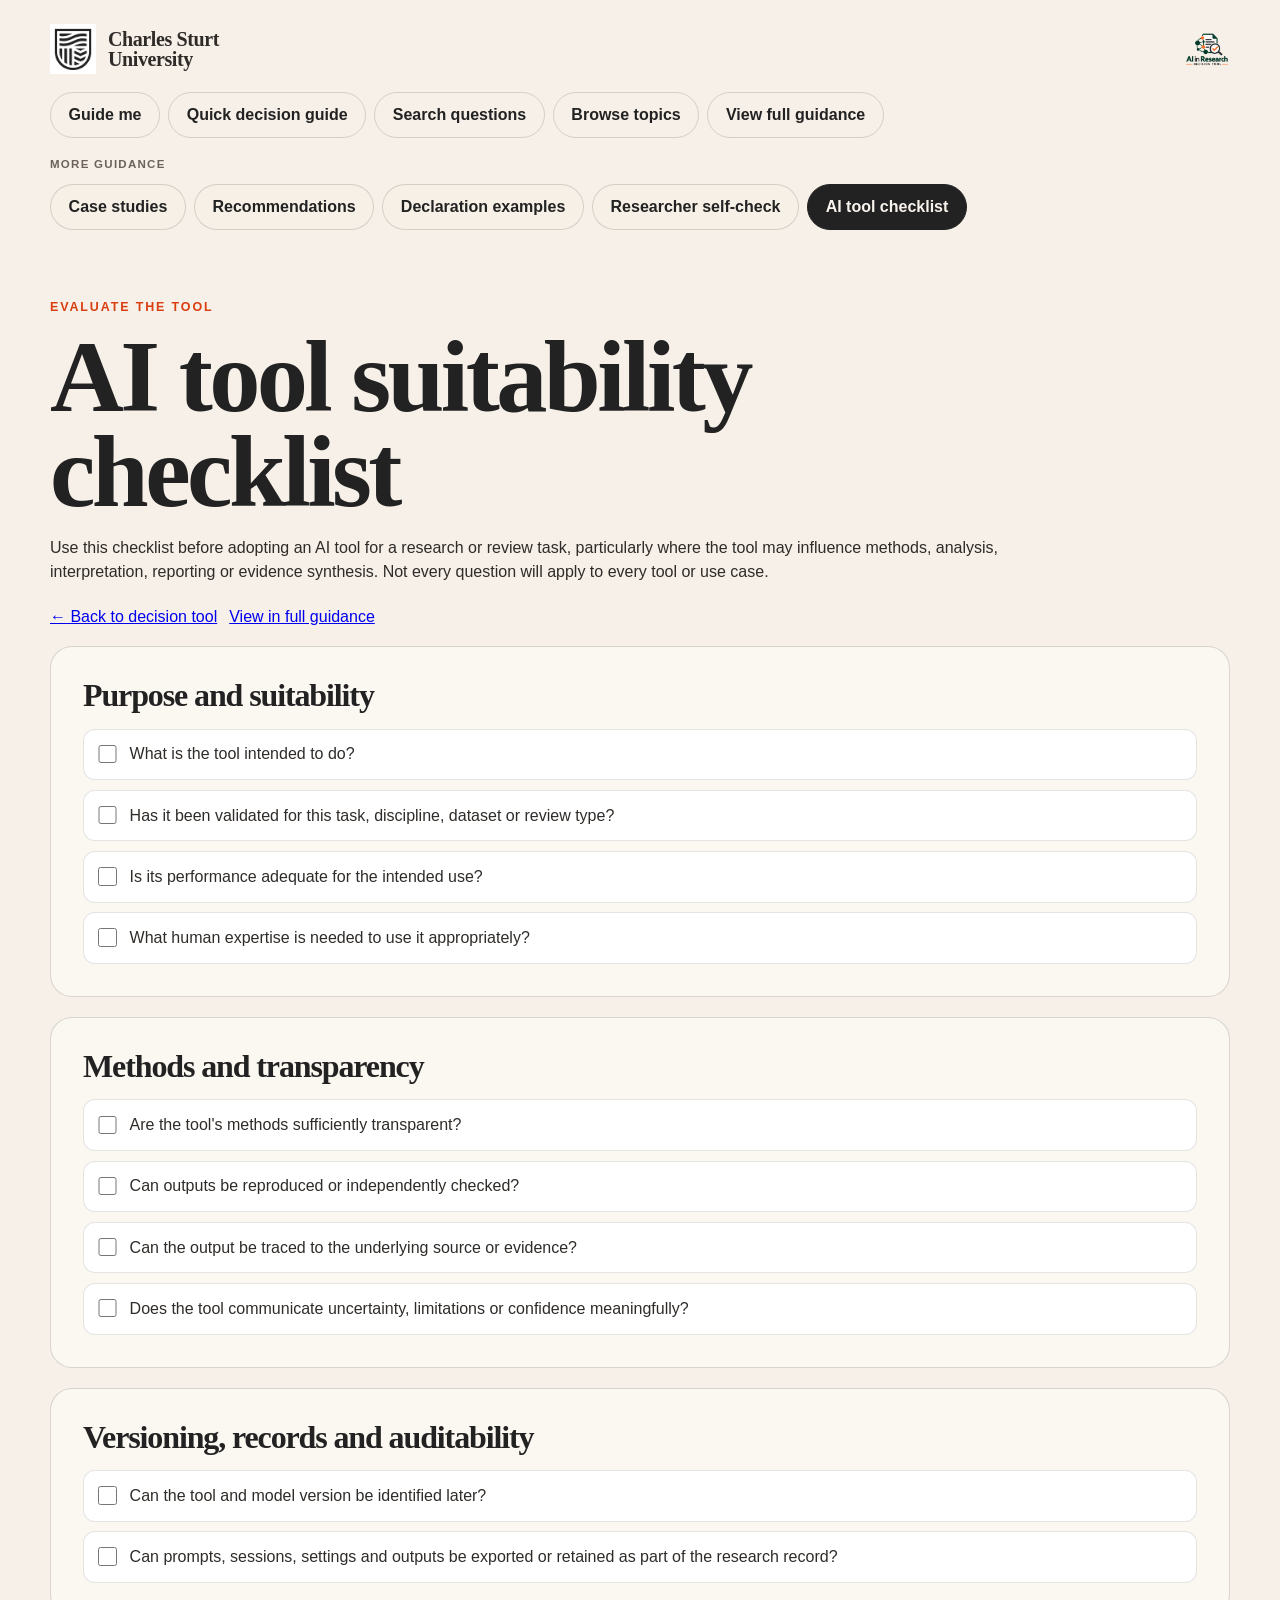
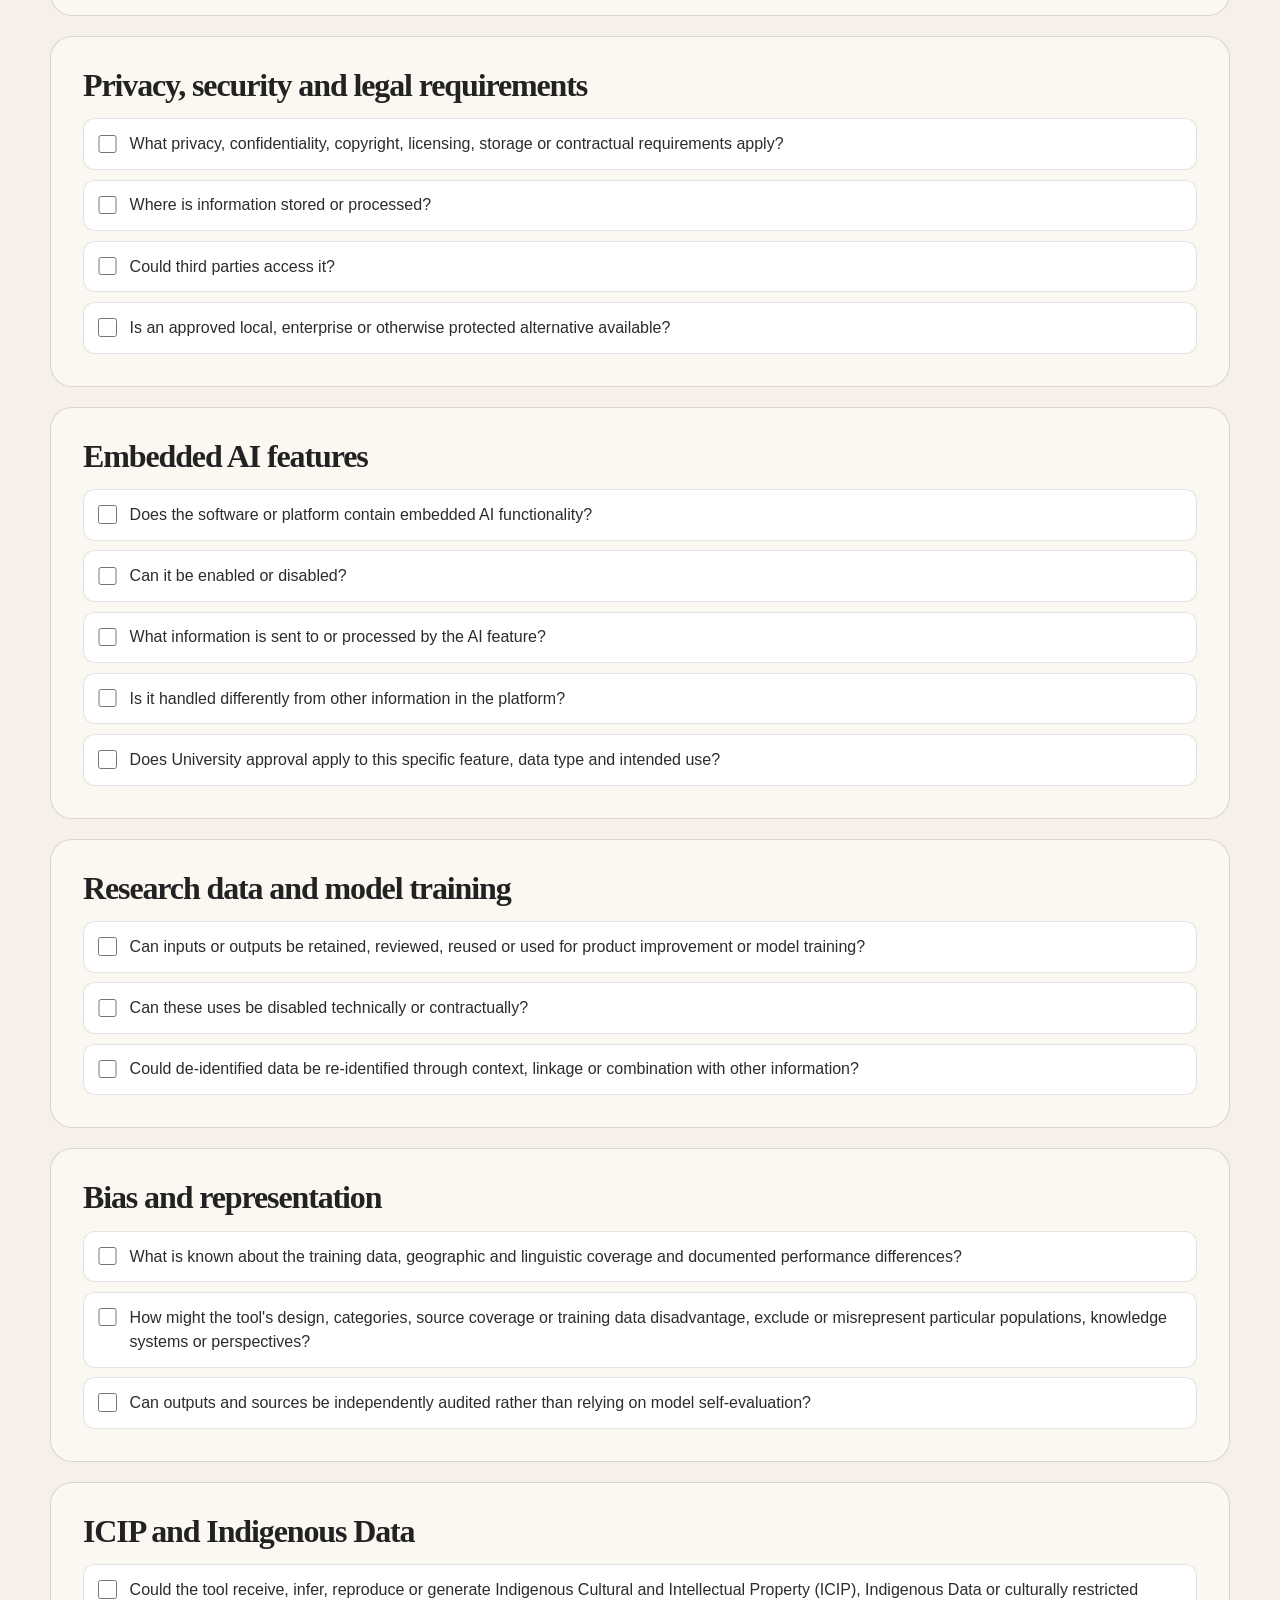
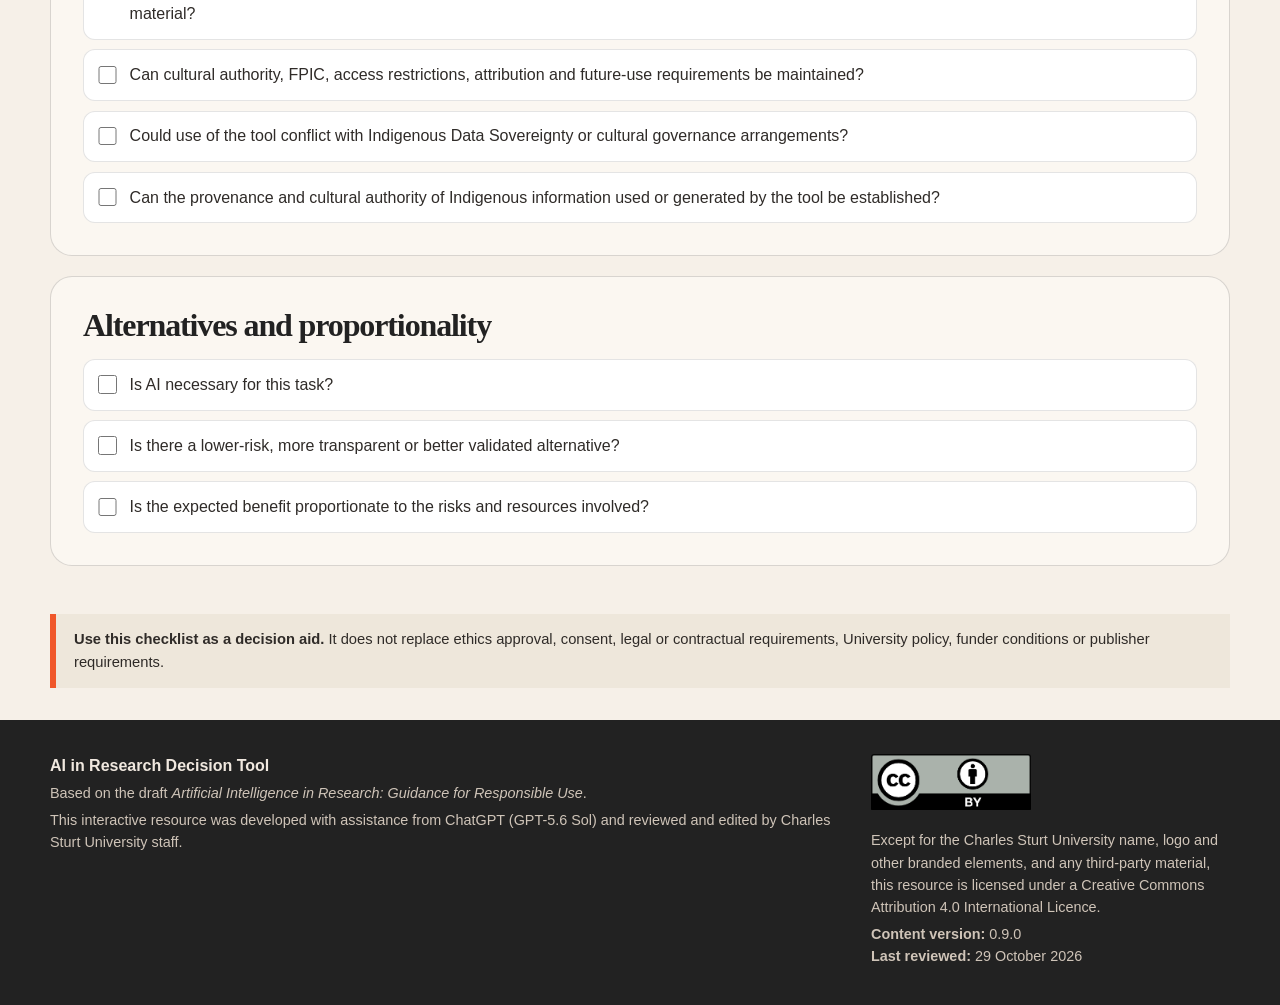
==== commit 8d48a0a5: "Add files via upload" ====
--- a/ai-tool-checklist.html
+++ b/ai-tool-checklist.html
@@ -1,3 +1,3 @@
 <!DOCTYPE html>
 
-<html lang="en"><head><meta charset="utf-8"/><meta content="width=device-width, initial-scale=1" name="viewport"/><meta content="A structured checklist for evaluating whether an AI tool is suitable for a research or review task." name="description"/><title>AI tool suitability checklist | AI in Research Decision Tool</title><link href="css/styles.css" rel="stylesheet"/></head><body><a class="skip-link" href="#main-content">Skip to main content</a><header class="site-header"><div class="shell header-grid"><div aria-label="Charles Sturt University" class="brand-block"><img alt="Charles Sturt University" class="brand-logo" src="assets/csu-logo.png"/><div class="brand-name">Charles Sturt<br/>University</div></div><a aria-label="AI in Research Decision Tool home" class="tool-brand" href="index.html"><img alt="AI in Research Decision Tool" class="tool-brand-logo" src="assets/ai-research-decision-tool-logo.png"/></a></div></header><nav aria-label="AI in Research Decision Tool sections" class="mode-switch quick-nav shell"><a class="mode-button mode-link has-tooltip" data-tooltip="Step through a research task to identify where AI may be used and which checks apply." href="index.html">Guide me</a><a class="mode-button mode-link has-tooltip" data-tooltip="See the quick decision categories, examples and conditions from the updated guidance." href="quick-guide.html">Quick decision guide</a><a class="mode-button mode-link has-tooltip" data-tooltip="Search curated questions and controlled answers without entering sensitive details." href="index.html#search-panel">Search questions</a><a class="mode-button mode-link has-tooltip" data-tooltip="Browse questions grouped by research activity." href="index.html#browse-panel">Browse topics</a><a class="mode-button mode-link has-tooltip" data-tooltip="Read the complete updated 2026 draft AI in research guidance." href="guide.html">View full guidance</a></nav><div aria-label="Additional guidance" class="guidance-shortcuts shell"><span class="guidance-shortcuts-label">More guidance</span><a class="guidance-shortcut has-tooltip" data-tooltip="See practical examples of how the guidance applies in common research situations." href="case-studies.html">Case studies</a><a class="guidance-shortcut has-tooltip" data-tooltip="Read the nine recommendations for responsible and ethical AI use in research." href="recommendations.html">Recommendations</a><a class="guidance-shortcut has-tooltip" data-tooltip="Copy declaration wording and use the AI-use log template for material AI use." href="declarations.html">Declaration examples</a><a class="guidance-shortcut has-tooltip" data-tooltip="Use the pre-use checklist to identify permissions, risks, verification and record-keeping needs." href="researcher-self-check.html">Researcher self-check</a><a aria-current="page" class="guidance-shortcut has-tooltip is-active" data-tooltip="Assess whether an AI tool is suitable, transparent, auditable and appropriate for a research task." href="ai-tool-checklist.html">AI tool checklist</a></div><main class="shell" id="main-content"><section class="case-hero"><p class="eyebrow">Evaluate the tool</p><h1>AI tool suitability checklist</h1><p>Use this checklist before adopting an AI tool for a research or review task, particularly where the tool may influence methods, analysis, interpretation, reporting or evidence synthesis. Not every question will apply to every tool or use case.</p><div class="page-actions"><a class="button button-secondary" href="index.html">← Back to decision tool</a><a class="button button-secondary" href="guide.html#appendix-d">View in full guidance</a></div></section><section class="checklist-sections"><section class="checklist-section"><h2>Purpose and suitability</h2><ul class="interactive-checklist"><li><label><input type="checkbox"/><span>What is the tool intended to do?</span></label></li><li><label><input type="checkbox"/><span>Has it been validated for this task, discipline, dataset or review type?</span></label></li><li><label><input type="checkbox"/><span>Is its performance adequate for the intended use?</span></label></li><li><label><input type="checkbox"/><span>What human expertise is needed to use it appropriately?</span></label></li></ul></section><section class="checklist-section"><h2>Methods and transparency</h2><ul class="interactive-checklist"><li><label><input type="checkbox"/><span>Are the tool's methods sufficiently transparent?</span></label></li><li><label><input type="checkbox"/><span>Can outputs be reproduced or independently checked?</span></label></li><li><label><input type="checkbox"/><span>Can the output be traced to the underlying source or evidence?</span></label></li><li><label><input type="checkbox"/><span>Does the tool communicate uncertainty, limitations or confidence meaningfully?</span></label></li></ul></section><section class="checklist-section"><h2>Versioning, records and auditability</h2><ul class="interactive-checklist"><li><label><input type="checkbox"/><span>Can the tool and model version be identified later?</span></label></li><li><label><input type="checkbox"/><span>Can prompts, sessions, settings and outputs be exported or retained as part of the research record?</span></label></li></ul></section><section class="checklist-section"><h2>Privacy, security and legal requirements</h2><ul class="interactive-checklist"><li><label><input type="checkbox"/><span>What privacy, confidentiality, copyright, licensing, storage or contractual requirements apply?</span></label></li><li><label><input type="checkbox"/><span>Where is information stored or processed?</span></label></li><li><label><input type="checkbox"/><span>Could third parties access it?</span></label></li><li><label><input type="checkbox"/><span>Is an approved local, enterprise or otherwise protected alternative available?</span></label></li></ul></section><section class="checklist-section"><h2>Embedded AI features</h2><ul class="interactive-checklist"><li><label><input type="checkbox"/><span>Does the software or platform contain embedded AI functionality?</span></label></li><li><label><input type="checkbox"/><span>Can it be enabled or disabled?</span></label></li><li><label><input type="checkbox"/><span>What information is sent to or processed by the AI feature?</span></label></li><li><label><input type="checkbox"/><span>Is it handled differently from other information in the platform?</span></label></li><li><label><input type="checkbox"/><span>Does University approval apply to this specific feature, data type and intended use?</span></label></li></ul></section><section class="checklist-section"><h2>Research data and model training</h2><ul class="interactive-checklist"><li><label><input type="checkbox"/><span>Can inputs or outputs be retained, reviewed, reused or used for product improvement or model training?</span></label></li><li><label><input type="checkbox"/><span>Can these uses be disabled technically or contractually?</span></label></li><li><label><input type="checkbox"/><span>Could de-identified data be re-identified through context, linkage or combination with other information?</span></label></li></ul></section><section class="checklist-section"><h2>Bias and representation</h2><ul class="interactive-checklist"><li><label><input type="checkbox"/><span>What is known about the training data, geographic and linguistic coverage and documented performance differences?</span></label></li><li><label><input type="checkbox"/><span>How might the tool's design, categories, source coverage or training data disadvantage, exclude or misrepresent particular populations, knowledge systems or perspectives?</span></label></li><li><label><input type="checkbox"/><span>Can outputs and sources be independently audited rather than relying on model self-evaluation?</span></label></li></ul></section><section class="checklist-section"><h2>ICIP and Indigenous Data</h2><ul class="interactive-checklist"><li><label><input type="checkbox"/><span>Could the tool receive, infer, reproduce or generate Indigenous Cultural and Intellectual Property (ICIP), Indigenous Data or culturally restricted material?</span></label></li><li><label><input type="checkbox"/><span>Can cultural authority, FPIC, access restrictions, attribution and future-use requirements be maintained?</span></label></li><li><label><input type="checkbox"/><span>Could use of the tool conflict with Indigenous Data Sovereignty or cultural governance arrangements?</span></label></li><li><label><input type="checkbox"/><span>Can the provenance and cultural authority of Indigenous information used or generated by the tool be established?</span></label></li></ul></section><section class="checklist-section"><h2>Alternatives and proportionality</h2><ul class="interactive-checklist"><li><label><input type="checkbox"/><span>Is AI necessary for this task?</span></label></li><li><label><input type="checkbox"/><span>Is there a lower-risk, more transparent or better validated alternative?</span></label></li><li><label><input type="checkbox"/><span>Is the expected benefit proportionate to the risks and resources involved?</span></label></li></ul></section></section><aside class="quick-note"><strong>Use this checklist as a decision aid.</strong> It does not replace ethics approval, consent, legal or contractual requirements, University policy, funder conditions or publisher requirements.</aside></main><footer class="site-footer"><div class="shell footer-grid footer-expanded"><div><strong>AI in Research Decision Tool</strong><p>Based on the draft <em>Artificial Intelligence in Research: Guidance for Responsible Use</em>.</p><p>This interactive resource was developed with assistance from ChatGPT (GPT-5.6 Sol) and reviewed and edited by Charles Sturt University staff.</p></div><div class="licence-block"><a href="https://creativecommons.org/licenses/by/4.0/" rel="noopener noreferrer" target="_blank"><img alt="Creative Commons Attribution 4.0 International" src="assets/cc-by.png"/></a><p>Except for the Charles Sturt University name, logo and other branded elements, and any third-party material, this resource is licensed under a Creative Commons Attribution 4.0 International Licence.</p><p><strong>Content version:</strong> 0.8.4<br/><strong>Last reviewed:</strong> 14 October 2026</p></div></div></footer></body></html>+<html lang="en"><head><meta charset="utf-8"/><meta content="width=device-width, initial-scale=1" name="viewport"/><meta content="A structured checklist for evaluating whether an AI tool is suitable for a research or review task." name="description"/><title>AI tool suitability checklist | AI in Research Decision Tool</title><link href="css/styles.css" rel="stylesheet"/></head><body><a class="skip-link" href="#main-content">Skip to main content</a><header class="site-header"><div class="shell header-grid"><div aria-label="Charles Sturt University" class="brand-block"><img alt="Charles Sturt University" class="brand-logo" src="assets/csu-logo.png"/><div class="brand-name">Charles Sturt<br/>University</div></div><a aria-label="AI in Research Decision Tool home" class="tool-brand" href="index.html"><img alt="AI in Research Decision Tool" class="tool-brand-logo" src="assets/ai-research-decision-tool-logo.png"/></a></div></header><nav aria-label="AI in Research Decision Tool sections" class="mode-switch quick-nav shell"><a class="mode-button mode-link has-tooltip" data-tooltip="Step through a research task to identify where AI may be used and which checks apply." href="index.html">Guide me</a><a class="mode-button mode-link has-tooltip" data-tooltip="See the quick decision categories, examples and conditions from the updated guidance." href="quick-guide.html">Quick decision guide</a><a class="mode-button mode-link has-tooltip" data-tooltip="Search curated questions and controlled answers without entering sensitive details." href="index.html#search-panel">Search questions</a><a class="mode-button mode-link has-tooltip" data-tooltip="Browse questions grouped by research activity." href="index.html#browse-panel">Browse topics</a><a class="mode-button mode-link has-tooltip" data-tooltip="Read the complete updated 2026 draft AI in research guidance." href="guide.html">View full guidance</a></nav><div aria-label="Additional guidance" class="guidance-shortcuts shell"><span class="guidance-shortcuts-label">More guidance</span><a class="guidance-shortcut has-tooltip" data-tooltip="See practical examples of how the guidance applies in common research situations." href="case-studies.html">Case studies</a><a class="guidance-shortcut has-tooltip" data-tooltip="Read the nine recommendations for responsible and ethical AI use in research." href="recommendations.html">Recommendations</a><a class="guidance-shortcut has-tooltip" data-tooltip="Copy declaration wording and use the AI-use log template for material AI use." href="declarations.html">Declaration examples</a><a class="guidance-shortcut has-tooltip" data-tooltip="Use the pre-use checklist to identify permissions, risks, verification and record-keeping needs." href="researcher-self-check.html">Researcher self-check</a><a aria-current="page" class="guidance-shortcut has-tooltip is-active" data-tooltip="Assess whether an AI tool is suitable, transparent, auditable and appropriate for a research task." href="ai-tool-checklist.html">AI tool checklist</a></div><main class="shell" id="main-content"><section class="case-hero"><p class="eyebrow">Evaluate the tool</p><h1>AI tool suitability checklist</h1><p>Use this checklist before adopting an AI tool for a research or review task, particularly where the tool may influence methods, analysis, interpretation, reporting or evidence synthesis. Not every question will apply to every tool or use case.</p><div class="page-actions"><a class="button button-secondary" href="index.html">← Back to decision tool</a><a class="button button-secondary" href="guide.html#appendix-d">View in full guidance</a></div></section><section class="checklist-sections"><section class="checklist-section"><h2>Purpose and suitability</h2><ul class="interactive-checklist"><li><label><input type="checkbox"/><span>What is the tool intended to do?</span></label></li><li><label><input type="checkbox"/><span>Has it been validated for this task, discipline, dataset or review type?</span></label></li><li><label><input type="checkbox"/><span>Is its performance adequate for the intended use?</span></label></li><li><label><input type="checkbox"/><span>What human expertise is needed to use it appropriately?</span></label></li></ul></section><section class="checklist-section"><h2>Methods and transparency</h2><ul class="interactive-checklist"><li><label><input type="checkbox"/><span>Are the tool's methods sufficiently transparent?</span></label></li><li><label><input type="checkbox"/><span>Can outputs be reproduced or independently checked?</span></label></li><li><label><input type="checkbox"/><span>Can the output be traced to the underlying source or evidence?</span></label></li><li><label><input type="checkbox"/><span>Does the tool communicate uncertainty, limitations or confidence meaningfully?</span></label></li></ul></section><section class="checklist-section"><h2>Versioning, records and auditability</h2><ul class="interactive-checklist"><li><label><input type="checkbox"/><span>Can the tool and model version be identified later?</span></label></li><li><label><input type="checkbox"/><span>Can prompts, sessions, settings and outputs be exported or retained as part of the research record?</span></label></li></ul></section><section class="checklist-section"><h2>Privacy, security and legal requirements</h2><ul class="interactive-checklist"><li><label><input type="checkbox"/><span>What privacy, confidentiality, copyright, licensing, storage or contractual requirements apply?</span></label></li><li><label><input type="checkbox"/><span>Where is information stored or processed?</span></label></li><li><label><input type="checkbox"/><span>Could third parties access it?</span></label></li><li><label><input type="checkbox"/><span>Is an approved local, enterprise or otherwise protected alternative available?</span></label></li></ul></section><section class="checklist-section"><h2>Embedded AI features</h2><ul class="interactive-checklist"><li><label><input type="checkbox"/><span>Does the software or platform contain embedded AI functionality?</span></label></li><li><label><input type="checkbox"/><span>Can it be enabled or disabled?</span></label></li><li><label><input type="checkbox"/><span>What information is sent to or processed by the AI feature?</span></label></li><li><label><input type="checkbox"/><span>Is it handled differently from other information in the platform?</span></label></li><li><label><input type="checkbox"/><span>Does University approval apply to this specific feature, data type and intended use?</span></label></li></ul></section><section class="checklist-section"><h2>Research data and model training</h2><ul class="interactive-checklist"><li><label><input type="checkbox"/><span>Can inputs or outputs be retained, reviewed, reused or used for product improvement or model training?</span></label></li><li><label><input type="checkbox"/><span>Can these uses be disabled technically or contractually?</span></label></li><li><label><input type="checkbox"/><span>Could de-identified data be re-identified through context, linkage or combination with other information?</span></label></li></ul></section><section class="checklist-section"><h2>Bias and representation</h2><ul class="interactive-checklist"><li><label><input type="checkbox"/><span>What is known about the training data, geographic and linguistic coverage and documented performance differences?</span></label></li><li><label><input type="checkbox"/><span>How might the tool's design, categories, source coverage or training data disadvantage, exclude or misrepresent particular populations, knowledge systems or perspectives?</span></label></li><li><label><input type="checkbox"/><span>Can outputs and sources be independently audited rather than relying on model self-evaluation?</span></label></li></ul></section><section class="checklist-section"><h2>ICIP and Indigenous Data</h2><ul class="interactive-checklist"><li><label><input type="checkbox"/><span>Could the tool receive, infer, reproduce or generate Indigenous Cultural and Intellectual Property (ICIP), Indigenous Data or culturally restricted material?</span></label></li><li><label><input type="checkbox"/><span>Can cultural authority, FPIC, access restrictions, attribution and future-use requirements be maintained?</span></label></li><li><label><input type="checkbox"/><span>Could use of the tool conflict with Indigenous Data Sovereignty or cultural governance arrangements?</span></label></li><li><label><input type="checkbox"/><span>Can the provenance and cultural authority of Indigenous information used or generated by the tool be established?</span></label></li></ul></section><section class="checklist-section"><h2>Alternatives and proportionality</h2><ul class="interactive-checklist"><li><label><input type="checkbox"/><span>Is AI necessary for this task?</span></label></li><li><label><input type="checkbox"/><span>Is there a lower-risk, more transparent or better validated alternative?</span></label></li><li><label><input type="checkbox"/><span>Is the expected benefit proportionate to the risks and resources involved?</span></label></li></ul></section></section><aside class="quick-note"><strong>Use this checklist as a decision aid.</strong> It does not replace ethics approval, consent, legal or contractual requirements, University policy, funder conditions or publisher requirements.</aside></main><footer class="site-footer"><div class="shell footer-grid footer-expanded"><div><strong>AI in Research Decision Tool</strong><p>Based on the draft <em>Artificial Intelligence in Research: Guidance for Responsible Use</em>.</p><p>This interactive resource was developed with assistance from ChatGPT (GPT-5.6 Sol) and reviewed and edited by Charles Sturt University staff.</p></div><div class="licence-block"><a href="https://creativecommons.org/licenses/by/4.0/" rel="noopener noreferrer" target="_blank"><img alt="Creative Commons Attribution 4.0 International" src="assets/cc-by.png"/></a><p>Except for the Charles Sturt University name, logo and other branded elements, and any third-party material, this resource is licensed under a Creative Commons Attribution 4.0 International Licence.</p><p><strong>Content version:</strong> 0.9.0<br/><strong>Last reviewed:</strong> 29 October 2026</p></div></div></footer></body></html>
--- a/css/styles.css
+++ b/css/styles.css
@@ -648,3 +648,31 @@
 .interactive-checklist span{font-family:Arial,sans-serif;line-height:1.5;}
 @media(max-width:820px){.guide-toc{max-height:none;overflow:visible;scrollbar-gutter:auto;}}
 @media print{.interactive-checklist label{break-inside:avoid}.checklist-section{break-inside:avoid;}}
+
+
+/* v0.9.0 declaration layout and downloadable AI-use log */
+.declaration-section{margin:2.25rem 0 3rem}
+.declaration-section>h2{margin:.3rem 0 .6rem;font-family:Georgia,'Times New Roman',serif;font-size:clamp(1.8rem,3vw,2.7rem);line-height:1.05}
+.declaration-section>p:not(.eyebrow){max-width:920px}
+.declaration-grid--single{grid-template-columns:minmax(0,1fr);max-width:1000px}
+.declaration-grid--three{grid-template-columns:repeat(3,minmax(0,1fr));align-items:start}
+.declaration-card{height:auto;align-self:start}
+.declaration-card h3{font-size:1.28rem;margin:0 0 .65rem}
+.declaration-card--hdr{border:2px solid var(--orange);background:#fff7ef}
+.declaration-card--publisher{background:#f3eee7}
+.declaration-card--short{min-height:260px}
+.declaration-card--medium{min-height:345px}
+.declaration-card--long{grid-column:span 1}
+.copy-declaration{margin-top:auto}
+.ai-use-log-actions{margin:1rem 0 1.25rem}
+.ai-use-log-table{min-width:1260px;border-collapse:collapse;background:#fff}
+.ai-use-log-table th{background:#eee7db;color:var(--charcoal);font-weight:700}
+.ai-use-log-table th,.ai-use-log-table td{border:1px solid #bdb5aa;padding:.7rem .65rem;text-align:left;vertical-align:top}
+.ai-use-log-table .example-row td{font-style:italic;background:#fbf7f1}
+.ai-use-log-table .blank-row td{height:64px;background:#fff}
+.guide-download-link{margin:1rem 0 1.25rem}
+@media(max-width:1050px){.declaration-grid--three{grid-template-columns:repeat(2,minmax(0,1fr))}.declaration-card--short,.declaration-card--medium{min-height:0}}
+@media(max-width:700px){.declaration-grid--three,.declaration-grid--single{grid-template-columns:1fr}.declaration-card--short,.declaration-card--medium{min-height:0}}
+
+.declaration-grid--two{grid-template-columns:repeat(2,minmax(0,1fr));align-items:start}
+@media(max-width:800px){.declaration-grid--two{grid-template-columns:1fr}}
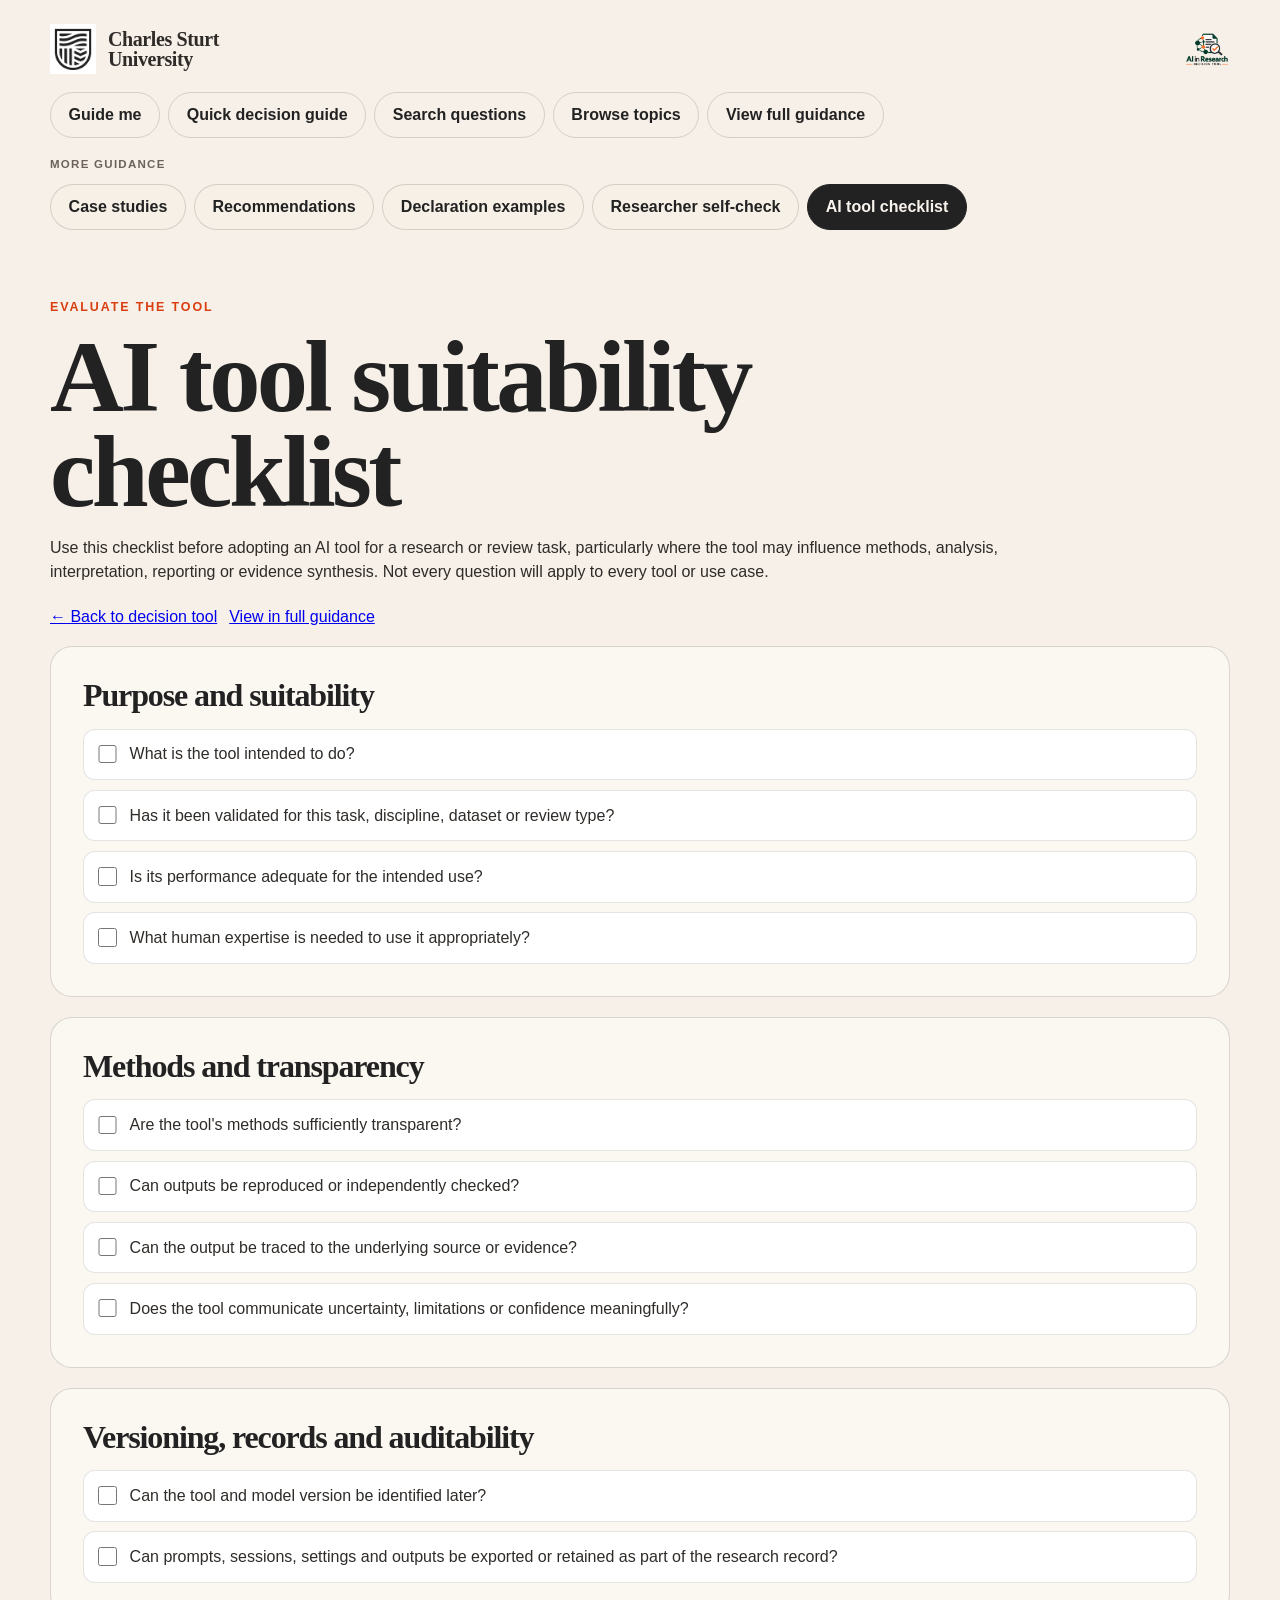
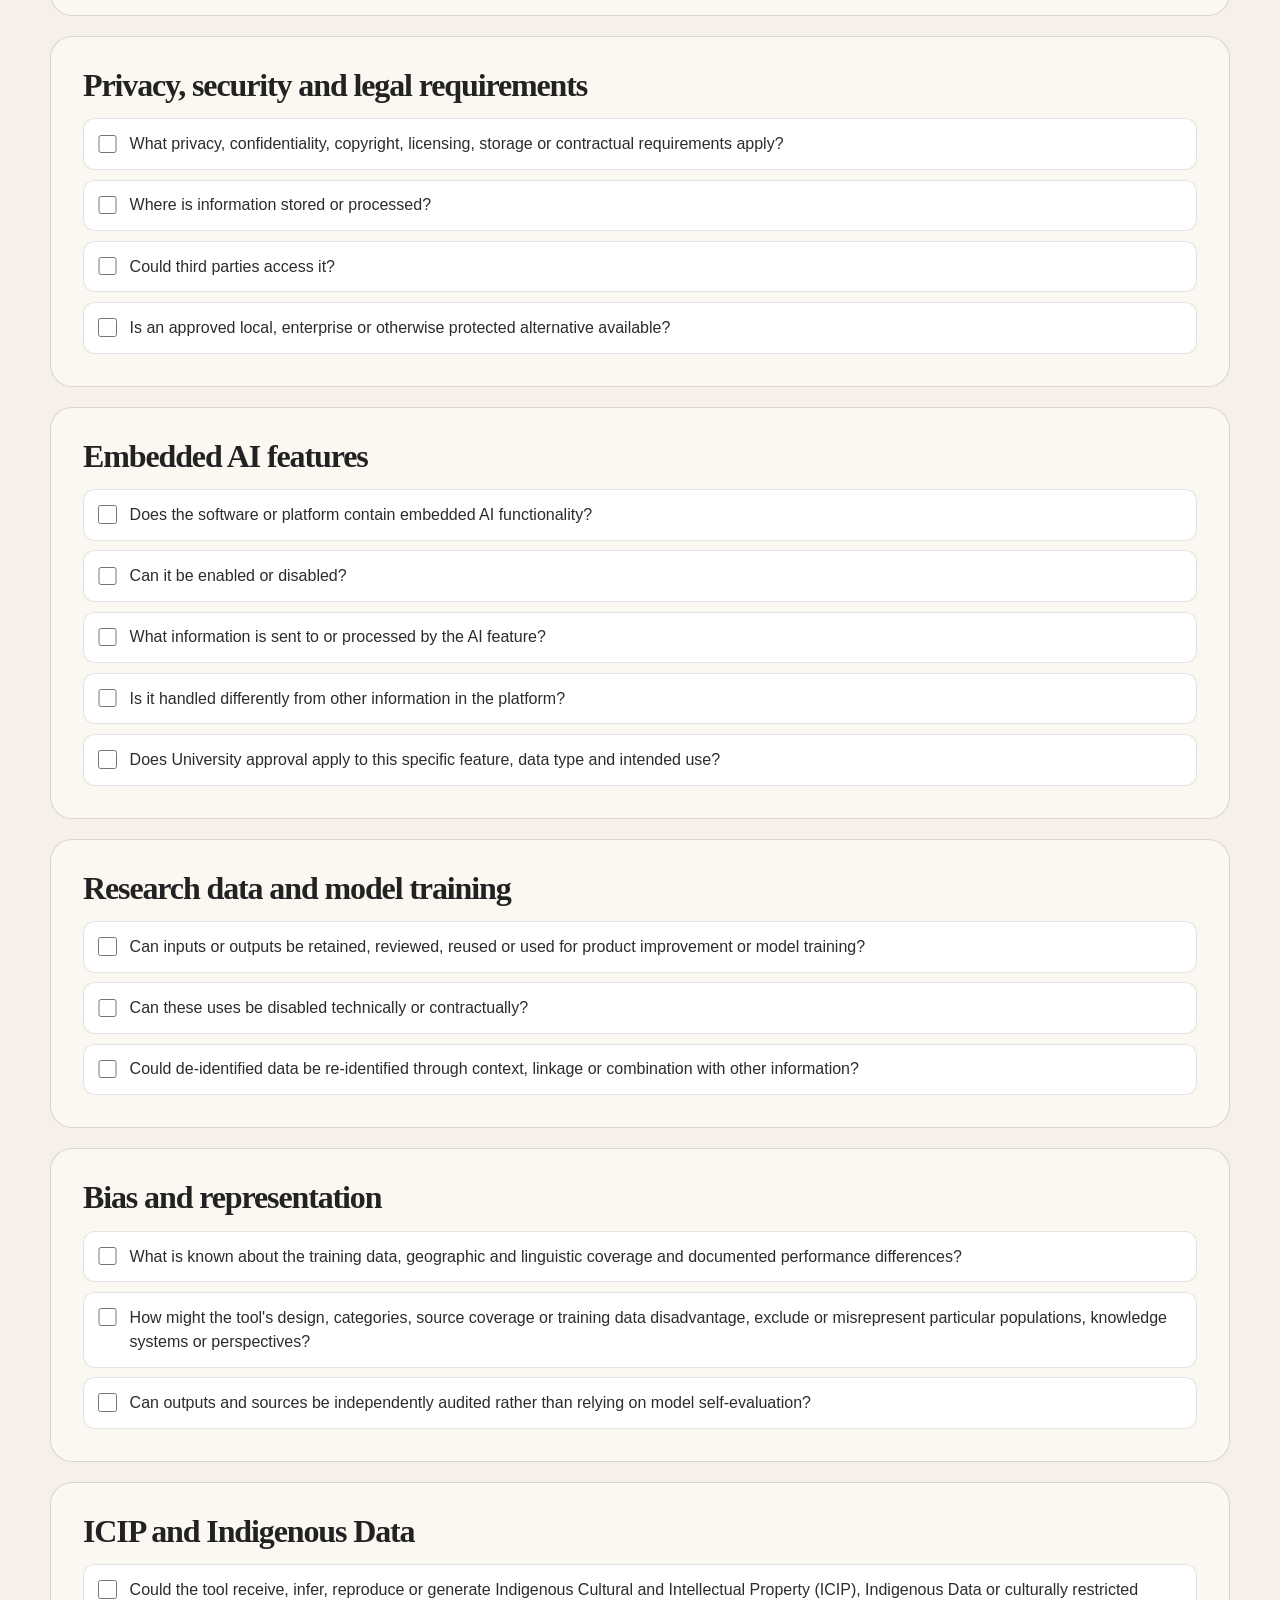
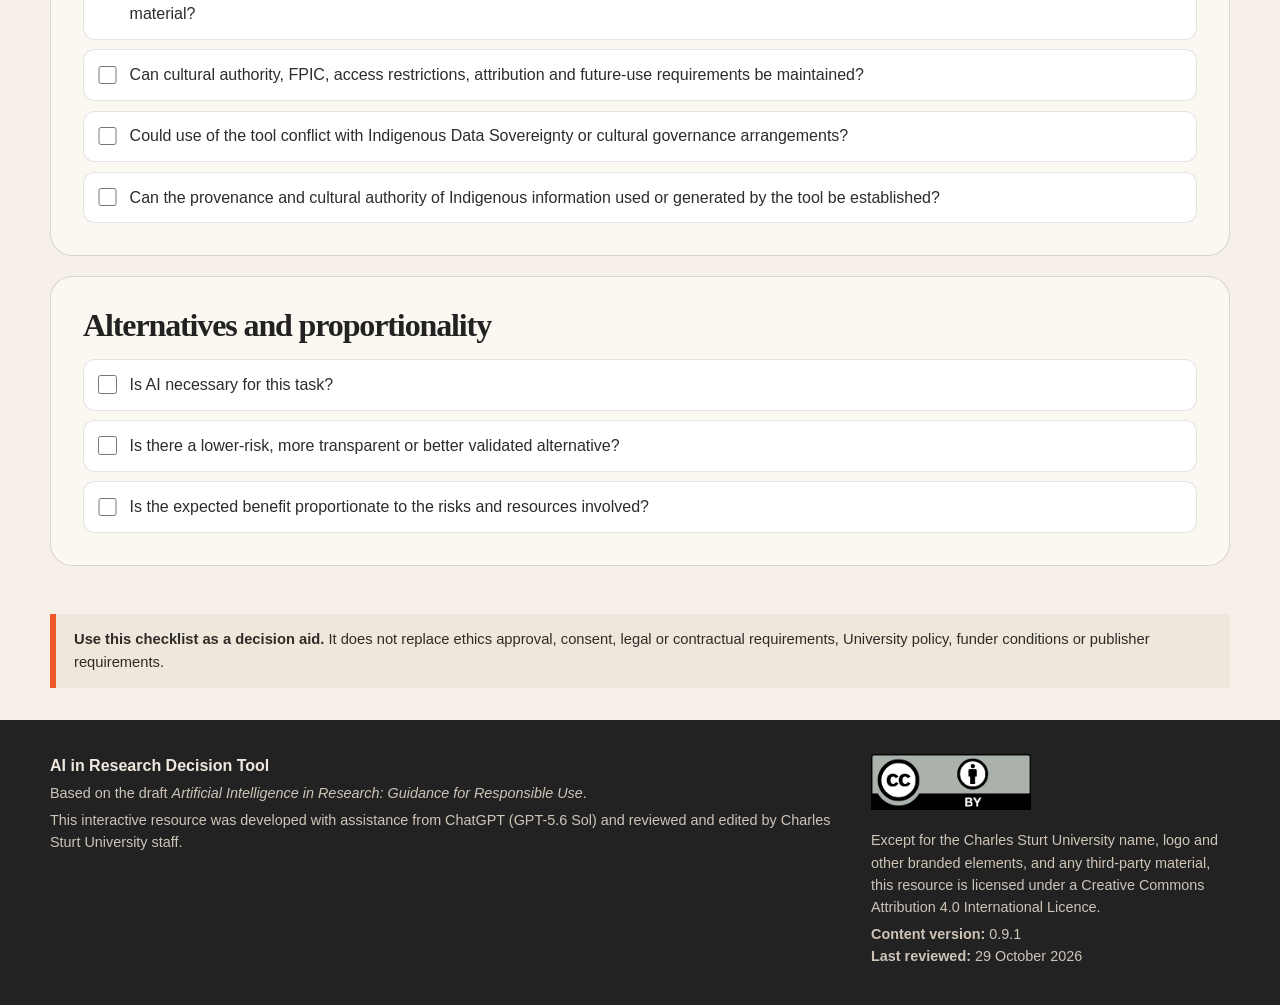
==== commit 9936b8ae: "Add files via upload" ====
--- a/ai-tool-checklist.html
+++ b/ai-tool-checklist.html
@@ -1,3 +1,3 @@
 <!DOCTYPE html>
 
-<html lang="en"><head><meta charset="utf-8"/><meta content="width=device-width, initial-scale=1" name="viewport"/><meta content="A structured checklist for evaluating whether an AI tool is suitable for a research or review task." name="description"/><title>AI tool suitability checklist | AI in Research Decision Tool</title><link href="css/styles.css" rel="stylesheet"/></head><body><a class="skip-link" href="#main-content">Skip to main content</a><header class="site-header"><div class="shell header-grid"><div aria-label="Charles Sturt University" class="brand-block"><img alt="Charles Sturt University" class="brand-logo" src="assets/csu-logo.png"/><div class="brand-name">Charles Sturt<br/>University</div></div><a aria-label="AI in Research Decision Tool home" class="tool-brand" href="index.html"><img alt="AI in Research Decision Tool" class="tool-brand-logo" src="assets/ai-research-decision-tool-logo.png"/></a></div></header><nav aria-label="AI in Research Decision Tool sections" class="mode-switch quick-nav shell"><a class="mode-button mode-link has-tooltip" data-tooltip="Step through a research task to identify where AI may be used and which checks apply." href="index.html">Guide me</a><a class="mode-button mode-link has-tooltip" data-tooltip="See the quick decision categories, examples and conditions from the updated guidance." href="quick-guide.html">Quick decision guide</a><a class="mode-button mode-link has-tooltip" data-tooltip="Search curated questions and controlled answers without entering sensitive details." href="index.html#search-panel">Search questions</a><a class="mode-button mode-link has-tooltip" data-tooltip="Browse questions grouped by research activity." href="index.html#browse-panel">Browse topics</a><a class="mode-button mode-link has-tooltip" data-tooltip="Read the complete updated 2026 draft AI in research guidance." href="guide.html">View full guidance</a></nav><div aria-label="Additional guidance" class="guidance-shortcuts shell"><span class="guidance-shortcuts-label">More guidance</span><a class="guidance-shortcut has-tooltip" data-tooltip="See practical examples of how the guidance applies in common research situations." href="case-studies.html">Case studies</a><a class="guidance-shortcut has-tooltip" data-tooltip="Read the nine recommendations for responsible and ethical AI use in research." href="recommendations.html">Recommendations</a><a class="guidance-shortcut has-tooltip" data-tooltip="Copy declaration wording and use the AI-use log template for material AI use." href="declarations.html">Declaration examples</a><a class="guidance-shortcut has-tooltip" data-tooltip="Use the pre-use checklist to identify permissions, risks, verification and record-keeping needs." href="researcher-self-check.html">Researcher self-check</a><a aria-current="page" class="guidance-shortcut has-tooltip is-active" data-tooltip="Assess whether an AI tool is suitable, transparent, auditable and appropriate for a research task." href="ai-tool-checklist.html">AI tool checklist</a></div><main class="shell" id="main-content"><section class="case-hero"><p class="eyebrow">Evaluate the tool</p><h1>AI tool suitability checklist</h1><p>Use this checklist before adopting an AI tool for a research or review task, particularly where the tool may influence methods, analysis, interpretation, reporting or evidence synthesis. Not every question will apply to every tool or use case.</p><div class="page-actions"><a class="button button-secondary" href="index.html">← Back to decision tool</a><a class="button button-secondary" href="guide.html#appendix-d">View in full guidance</a></div></section><section class="checklist-sections"><section class="checklist-section"><h2>Purpose and suitability</h2><ul class="interactive-checklist"><li><label><input type="checkbox"/><span>What is the tool intended to do?</span></label></li><li><label><input type="checkbox"/><span>Has it been validated for this task, discipline, dataset or review type?</span></label></li><li><label><input type="checkbox"/><span>Is its performance adequate for the intended use?</span></label></li><li><label><input type="checkbox"/><span>What human expertise is needed to use it appropriately?</span></label></li></ul></section><section class="checklist-section"><h2>Methods and transparency</h2><ul class="interactive-checklist"><li><label><input type="checkbox"/><span>Are the tool's methods sufficiently transparent?</span></label></li><li><label><input type="checkbox"/><span>Can outputs be reproduced or independently checked?</span></label></li><li><label><input type="checkbox"/><span>Can the output be traced to the underlying source or evidence?</span></label></li><li><label><input type="checkbox"/><span>Does the tool communicate uncertainty, limitations or confidence meaningfully?</span></label></li></ul></section><section class="checklist-section"><h2>Versioning, records and auditability</h2><ul class="interactive-checklist"><li><label><input type="checkbox"/><span>Can the tool and model version be identified later?</span></label></li><li><label><input type="checkbox"/><span>Can prompts, sessions, settings and outputs be exported or retained as part of the research record?</span></label></li></ul></section><section class="checklist-section"><h2>Privacy, security and legal requirements</h2><ul class="interactive-checklist"><li><label><input type="checkbox"/><span>What privacy, confidentiality, copyright, licensing, storage or contractual requirements apply?</span></label></li><li><label><input type="checkbox"/><span>Where is information stored or processed?</span></label></li><li><label><input type="checkbox"/><span>Could third parties access it?</span></label></li><li><label><input type="checkbox"/><span>Is an approved local, enterprise or otherwise protected alternative available?</span></label></li></ul></section><section class="checklist-section"><h2>Embedded AI features</h2><ul class="interactive-checklist"><li><label><input type="checkbox"/><span>Does the software or platform contain embedded AI functionality?</span></label></li><li><label><input type="checkbox"/><span>Can it be enabled or disabled?</span></label></li><li><label><input type="checkbox"/><span>What information is sent to or processed by the AI feature?</span></label></li><li><label><input type="checkbox"/><span>Is it handled differently from other information in the platform?</span></label></li><li><label><input type="checkbox"/><span>Does University approval apply to this specific feature, data type and intended use?</span></label></li></ul></section><section class="checklist-section"><h2>Research data and model training</h2><ul class="interactive-checklist"><li><label><input type="checkbox"/><span>Can inputs or outputs be retained, reviewed, reused or used for product improvement or model training?</span></label></li><li><label><input type="checkbox"/><span>Can these uses be disabled technically or contractually?</span></label></li><li><label><input type="checkbox"/><span>Could de-identified data be re-identified through context, linkage or combination with other information?</span></label></li></ul></section><section class="checklist-section"><h2>Bias and representation</h2><ul class="interactive-checklist"><li><label><input type="checkbox"/><span>What is known about the training data, geographic and linguistic coverage and documented performance differences?</span></label></li><li><label><input type="checkbox"/><span>How might the tool's design, categories, source coverage or training data disadvantage, exclude or misrepresent particular populations, knowledge systems or perspectives?</span></label></li><li><label><input type="checkbox"/><span>Can outputs and sources be independently audited rather than relying on model self-evaluation?</span></label></li></ul></section><section class="checklist-section"><h2>ICIP and Indigenous Data</h2><ul class="interactive-checklist"><li><label><input type="checkbox"/><span>Could the tool receive, infer, reproduce or generate Indigenous Cultural and Intellectual Property (ICIP), Indigenous Data or culturally restricted material?</span></label></li><li><label><input type="checkbox"/><span>Can cultural authority, FPIC, access restrictions, attribution and future-use requirements be maintained?</span></label></li><li><label><input type="checkbox"/><span>Could use of the tool conflict with Indigenous Data Sovereignty or cultural governance arrangements?</span></label></li><li><label><input type="checkbox"/><span>Can the provenance and cultural authority of Indigenous information used or generated by the tool be established?</span></label></li></ul></section><section class="checklist-section"><h2>Alternatives and proportionality</h2><ul class="interactive-checklist"><li><label><input type="checkbox"/><span>Is AI necessary for this task?</span></label></li><li><label><input type="checkbox"/><span>Is there a lower-risk, more transparent or better validated alternative?</span></label></li><li><label><input type="checkbox"/><span>Is the expected benefit proportionate to the risks and resources involved?</span></label></li></ul></section></section><aside class="quick-note"><strong>Use this checklist as a decision aid.</strong> It does not replace ethics approval, consent, legal or contractual requirements, University policy, funder conditions or publisher requirements.</aside></main><footer class="site-footer"><div class="shell footer-grid footer-expanded"><div><strong>AI in Research Decision Tool</strong><p>Based on the draft <em>Artificial Intelligence in Research: Guidance for Responsible Use</em>.</p><p>This interactive resource was developed with assistance from ChatGPT (GPT-5.6 Sol) and reviewed and edited by Charles Sturt University staff.</p></div><div class="licence-block"><a href="https://creativecommons.org/licenses/by/4.0/" rel="noopener noreferrer" target="_blank"><img alt="Creative Commons Attribution 4.0 International" src="assets/cc-by.png"/></a><p>Except for the Charles Sturt University name, logo and other branded elements, and any third-party material, this resource is licensed under a Creative Commons Attribution 4.0 International Licence.</p><p><strong>Content version:</strong> 0.9.0<br/><strong>Last reviewed:</strong> 29 October 2026</p></div></div></footer></body></html>+<html lang="en"><head><meta charset="utf-8"/><meta content="width=device-width, initial-scale=1" name="viewport"/><meta content="A structured checklist for evaluating whether an AI tool is suitable for a research or review task." name="description"/><title>AI tool suitability checklist | AI in Research Decision Tool</title><link href="css/styles.css" rel="stylesheet"/></head><body><a class="skip-link" href="#main-content">Skip to main content</a><header class="site-header"><div class="shell header-grid"><div aria-label="Charles Sturt University" class="brand-block"><img alt="Charles Sturt University" class="brand-logo" src="assets/csu-logo.png"/><div class="brand-name">Charles Sturt<br/>University</div></div><a aria-label="AI in Research Decision Tool home" class="tool-brand" href="index.html"><img alt="AI in Research Decision Tool" class="tool-brand-logo" src="assets/ai-research-decision-tool-logo.png"/></a></div></header><nav aria-label="AI in Research Decision Tool sections" class="mode-switch quick-nav shell"><a class="mode-button mode-link has-tooltip" data-tooltip="Step through a research task to identify where AI may be used and which checks apply." href="index.html">Guide me</a><a class="mode-button mode-link has-tooltip" data-tooltip="See the quick decision categories, examples and conditions from the updated guidance." href="quick-guide.html">Quick decision guide</a><a class="mode-button mode-link has-tooltip" data-tooltip="Search curated questions and controlled answers without entering sensitive details." href="index.html#search-panel">Search questions</a><a class="mode-button mode-link has-tooltip" data-tooltip="Browse questions grouped by research activity." href="index.html#browse-panel">Browse topics</a><a class="mode-button mode-link has-tooltip" data-tooltip="Read the complete updated 2026 draft AI in research guidance." href="guide.html">View full guidance</a></nav><div aria-label="Additional guidance" class="guidance-shortcuts shell"><span class="guidance-shortcuts-label">More guidance</span><a class="guidance-shortcut has-tooltip" data-tooltip="See practical examples of how the guidance applies in common research situations." href="case-studies.html">Case studies</a><a class="guidance-shortcut has-tooltip" data-tooltip="Read the nine recommendations for responsible and ethical AI use in research." href="recommendations.html">Recommendations</a><a class="guidance-shortcut has-tooltip" data-tooltip="Copy declaration wording and use the AI-use log template for material AI use." href="declarations.html">Declaration examples</a><a class="guidance-shortcut has-tooltip" data-tooltip="Use the pre-use checklist to identify permissions, risks, verification and record-keeping needs." href="researcher-self-check.html">Researcher self-check</a><a aria-current="page" class="guidance-shortcut has-tooltip is-active" data-tooltip="Assess whether an AI tool is suitable, transparent, auditable and appropriate for a research task." href="ai-tool-checklist.html">AI tool checklist</a></div><main class="shell" id="main-content"><section class="case-hero"><p class="eyebrow">Evaluate the tool</p><h1>AI tool suitability checklist</h1><p>Use this checklist before adopting an AI tool for a research or review task, particularly where the tool may influence methods, analysis, interpretation, reporting or evidence synthesis. Not every question will apply to every tool or use case.</p><div class="page-actions"><a class="button button-secondary" href="index.html">← Back to decision tool</a><a class="button button-secondary" href="guide.html#appendix-d">View in full guidance</a></div></section><section class="checklist-sections"><section class="checklist-section"><h2>Purpose and suitability</h2><ul class="interactive-checklist"><li><label><input type="checkbox"/><span>What is the tool intended to do?</span></label></li><li><label><input type="checkbox"/><span>Has it been validated for this task, discipline, dataset or review type?</span></label></li><li><label><input type="checkbox"/><span>Is its performance adequate for the intended use?</span></label></li><li><label><input type="checkbox"/><span>What human expertise is needed to use it appropriately?</span></label></li></ul></section><section class="checklist-section"><h2>Methods and transparency</h2><ul class="interactive-checklist"><li><label><input type="checkbox"/><span>Are the tool's methods sufficiently transparent?</span></label></li><li><label><input type="checkbox"/><span>Can outputs be reproduced or independently checked?</span></label></li><li><label><input type="checkbox"/><span>Can the output be traced to the underlying source or evidence?</span></label></li><li><label><input type="checkbox"/><span>Does the tool communicate uncertainty, limitations or confidence meaningfully?</span></label></li></ul></section><section class="checklist-section"><h2>Versioning, records and auditability</h2><ul class="interactive-checklist"><li><label><input type="checkbox"/><span>Can the tool and model version be identified later?</span></label></li><li><label><input type="checkbox"/><span>Can prompts, sessions, settings and outputs be exported or retained as part of the research record?</span></label></li></ul></section><section class="checklist-section"><h2>Privacy, security and legal requirements</h2><ul class="interactive-checklist"><li><label><input type="checkbox"/><span>What privacy, confidentiality, copyright, licensing, storage or contractual requirements apply?</span></label></li><li><label><input type="checkbox"/><span>Where is information stored or processed?</span></label></li><li><label><input type="checkbox"/><span>Could third parties access it?</span></label></li><li><label><input type="checkbox"/><span>Is an approved local, enterprise or otherwise protected alternative available?</span></label></li></ul></section><section class="checklist-section"><h2>Embedded AI features</h2><ul class="interactive-checklist"><li><label><input type="checkbox"/><span>Does the software or platform contain embedded AI functionality?</span></label></li><li><label><input type="checkbox"/><span>Can it be enabled or disabled?</span></label></li><li><label><input type="checkbox"/><span>What information is sent to or processed by the AI feature?</span></label></li><li><label><input type="checkbox"/><span>Is it handled differently from other information in the platform?</span></label></li><li><label><input type="checkbox"/><span>Does University approval apply to this specific feature, data type and intended use?</span></label></li></ul></section><section class="checklist-section"><h2>Research data and model training</h2><ul class="interactive-checklist"><li><label><input type="checkbox"/><span>Can inputs or outputs be retained, reviewed, reused or used for product improvement or model training?</span></label></li><li><label><input type="checkbox"/><span>Can these uses be disabled technically or contractually?</span></label></li><li><label><input type="checkbox"/><span>Could de-identified data be re-identified through context, linkage or combination with other information?</span></label></li></ul></section><section class="checklist-section"><h2>Bias and representation</h2><ul class="interactive-checklist"><li><label><input type="checkbox"/><span>What is known about the training data, geographic and linguistic coverage and documented performance differences?</span></label></li><li><label><input type="checkbox"/><span>How might the tool's design, categories, source coverage or training data disadvantage, exclude or misrepresent particular populations, knowledge systems or perspectives?</span></label></li><li><label><input type="checkbox"/><span>Can outputs and sources be independently audited rather than relying on model self-evaluation?</span></label></li></ul></section><section class="checklist-section"><h2>ICIP and Indigenous Data</h2><ul class="interactive-checklist"><li><label><input type="checkbox"/><span>Could the tool receive, infer, reproduce or generate Indigenous Cultural and Intellectual Property (ICIP), Indigenous Data or culturally restricted material?</span></label></li><li><label><input type="checkbox"/><span>Can cultural authority, FPIC, access restrictions, attribution and future-use requirements be maintained?</span></label></li><li><label><input type="checkbox"/><span>Could use of the tool conflict with Indigenous Data Sovereignty or cultural governance arrangements?</span></label></li><li><label><input type="checkbox"/><span>Can the provenance and cultural authority of Indigenous information used or generated by the tool be established?</span></label></li></ul></section><section class="checklist-section"><h2>Alternatives and proportionality</h2><ul class="interactive-checklist"><li><label><input type="checkbox"/><span>Is AI necessary for this task?</span></label></li><li><label><input type="checkbox"/><span>Is there a lower-risk, more transparent or better validated alternative?</span></label></li><li><label><input type="checkbox"/><span>Is the expected benefit proportionate to the risks and resources involved?</span></label></li></ul></section></section><aside class="quick-note"><strong>Use this checklist as a decision aid.</strong> It does not replace ethics approval, consent, legal or contractual requirements, University policy, funder conditions or publisher requirements.</aside></main><footer class="site-footer"><div class="shell footer-grid footer-expanded"><div><strong>AI in Research Decision Tool</strong><p>Based on the draft <em>Artificial Intelligence in Research: Guidance for Responsible Use</em>.</p><p>This interactive resource was developed with assistance from ChatGPT (GPT-5.6 Sol) and reviewed and edited by Charles Sturt University staff.</p></div><div class="licence-block"><a href="https://creativecommons.org/licenses/by/4.0/" rel="noopener noreferrer" target="_blank"><img alt="Creative Commons Attribution 4.0 International" src="assets/cc-by.png"/></a><p>Except for the Charles Sturt University name, logo and other branded elements, and any third-party material, this resource is licensed under a Creative Commons Attribution 4.0 International Licence.</p><p><strong>Content version:</strong> 0.9.1<br/><strong>Last reviewed:</strong> 29 October 2026</p></div></div></footer></body></html>
--- a/css/styles.css
+++ b/css/styles.css
@@ -676,3 +676,61 @@
 
 .declaration-grid--two{grid-template-columns:repeat(2,minmax(0,1fr));align-items:start}
 @media(max-width:800px){.declaration-grid--two{grid-template-columns:1fr}}
+
+/* v0.9.1 — make the AI use log visibly table-like */
+.ai-use-log-table-wrap{
+  margin-top:1.25rem;
+  overflow-x:auto;
+  border:1px solid #8f877d;
+  border-radius:14px;
+  background:#fff;
+  box-shadow:0 6px 18px rgba(34,34,34,.06);
+}
+.ai-use-log-table{
+  width:100%;
+  min-width:1260px;
+  border-collapse:collapse !important;
+  border-spacing:0 !important;
+  background:#fff;
+  font-family:Arial,sans-serif;
+  font-size:.92rem;
+  line-height:1.4;
+}
+.ai-use-log-table thead th{
+  background:#7d6b47 !important;
+  color:#fff !important;
+  font-weight:700;
+  text-align:left;
+  vertical-align:bottom;
+  border:1px solid #65583e !important;
+  padding:.8rem .7rem !important;
+}
+.ai-use-log-table tbody td{
+  border:1px solid #b9b0a6 !important;
+  padding:.8rem .7rem !important;
+  text-align:left;
+  vertical-align:top;
+  background:#fff;
+}
+.ai-use-log-table tbody tr.example-row td{
+  background:#f4efe7 !important;
+  color:#3f3934;
+  font-style:normal;
+}
+.ai-use-log-table tbody tr.blank-row td{
+  height:76px;
+  background:#fff !important;
+}
+.ai-use-log-table th:first-child,.ai-use-log-table td:first-child{min-width:115px}
+.ai-use-log-table th:nth-child(2),.ai-use-log-table td:nth-child(2){min-width:150px}
+.ai-use-log-table th:nth-child(3),.ai-use-log-table td:nth-child(3){min-width:190px}
+.ai-use-log-table th:nth-child(4),.ai-use-log-table td:nth-child(4){min-width:150px}
+.ai-use-log-table th:nth-child(5),.ai-use-log-table td:nth-child(5){min-width:200px}
+.ai-use-log-table th:nth-child(6),.ai-use-log-table td:nth-child(6){min-width:115px}
+.ai-use-log-table th:nth-child(7),.ai-use-log-table td:nth-child(7){min-width:170px}
+.ai-use-log-table th:nth-child(8),.ai-use-log-table td:nth-child(8){min-width:165px}
+@media print{
+  .ai-use-log-table-wrap{border:0;box-shadow:none;overflow:visible}
+  .ai-use-log-table{min-width:0;font-size:8pt}
+  .ai-use-log-table thead th{background:#ddd !important;color:#000 !important}
+}
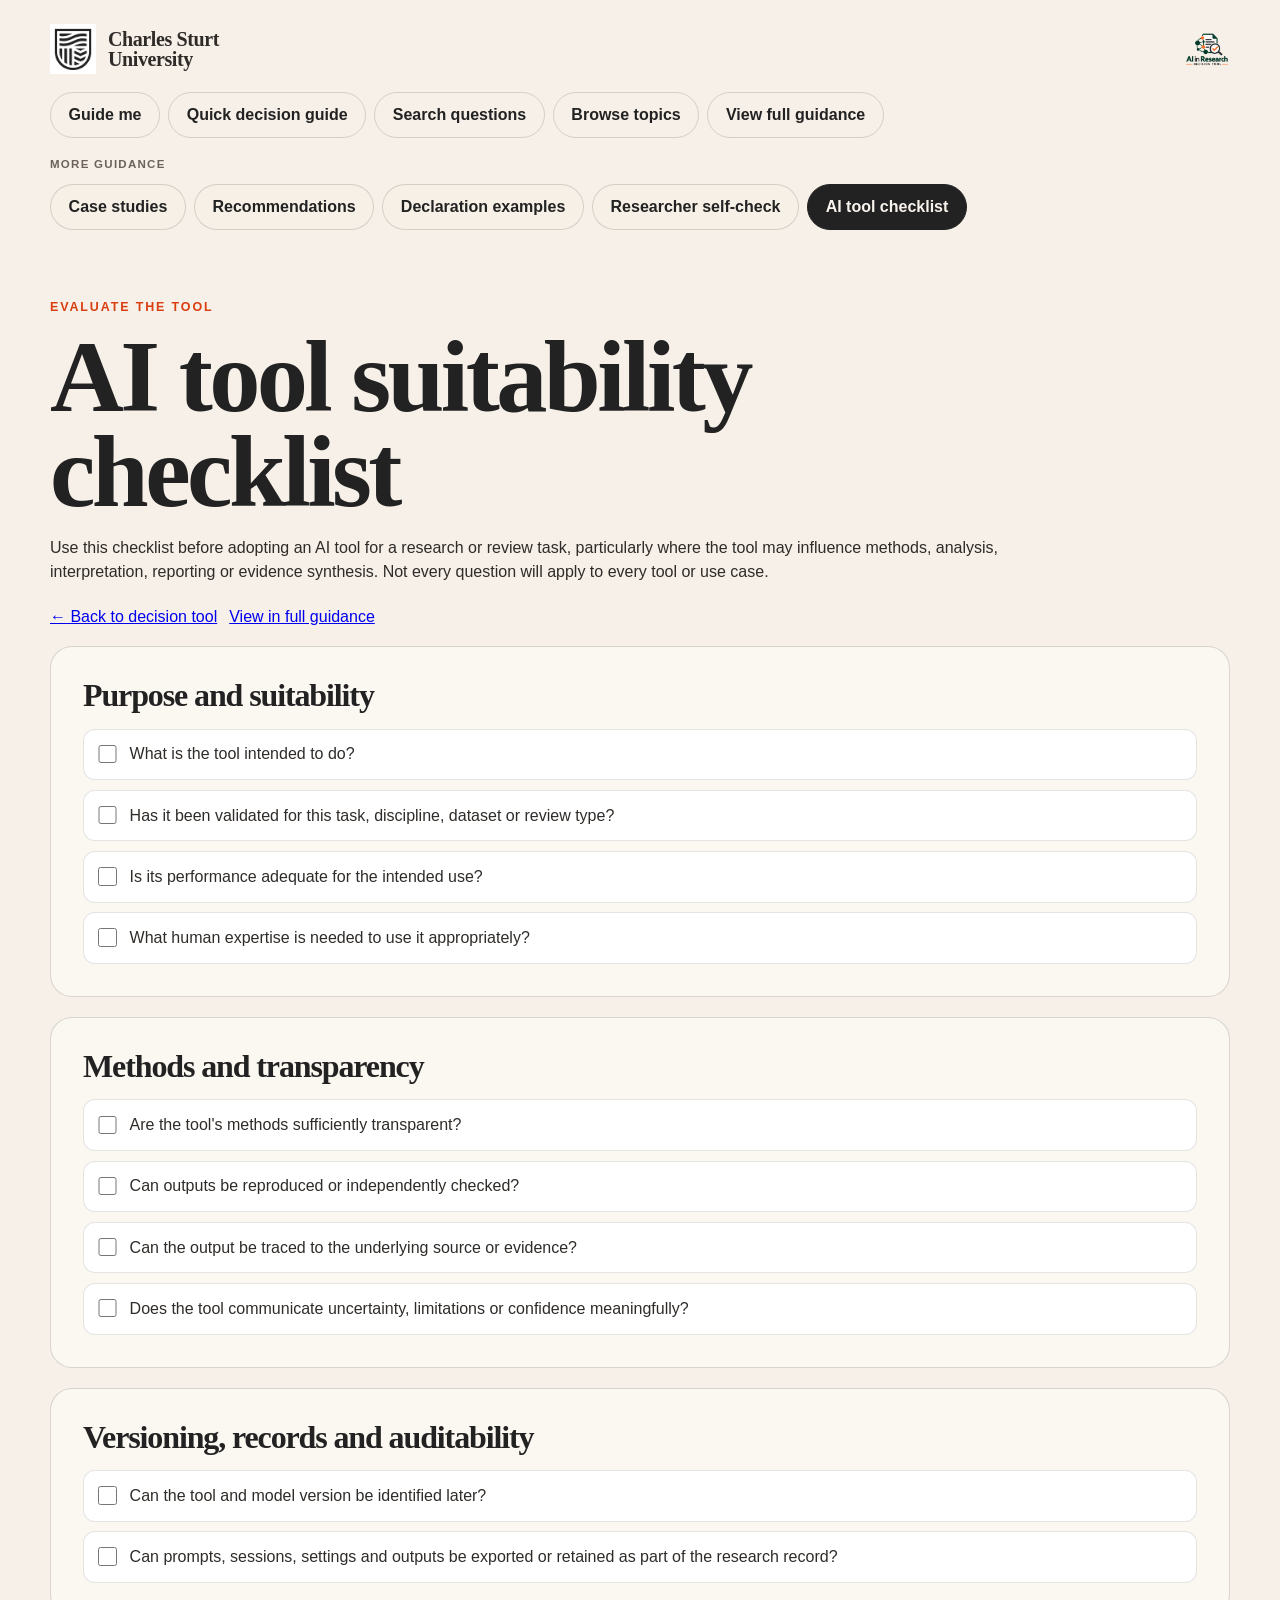
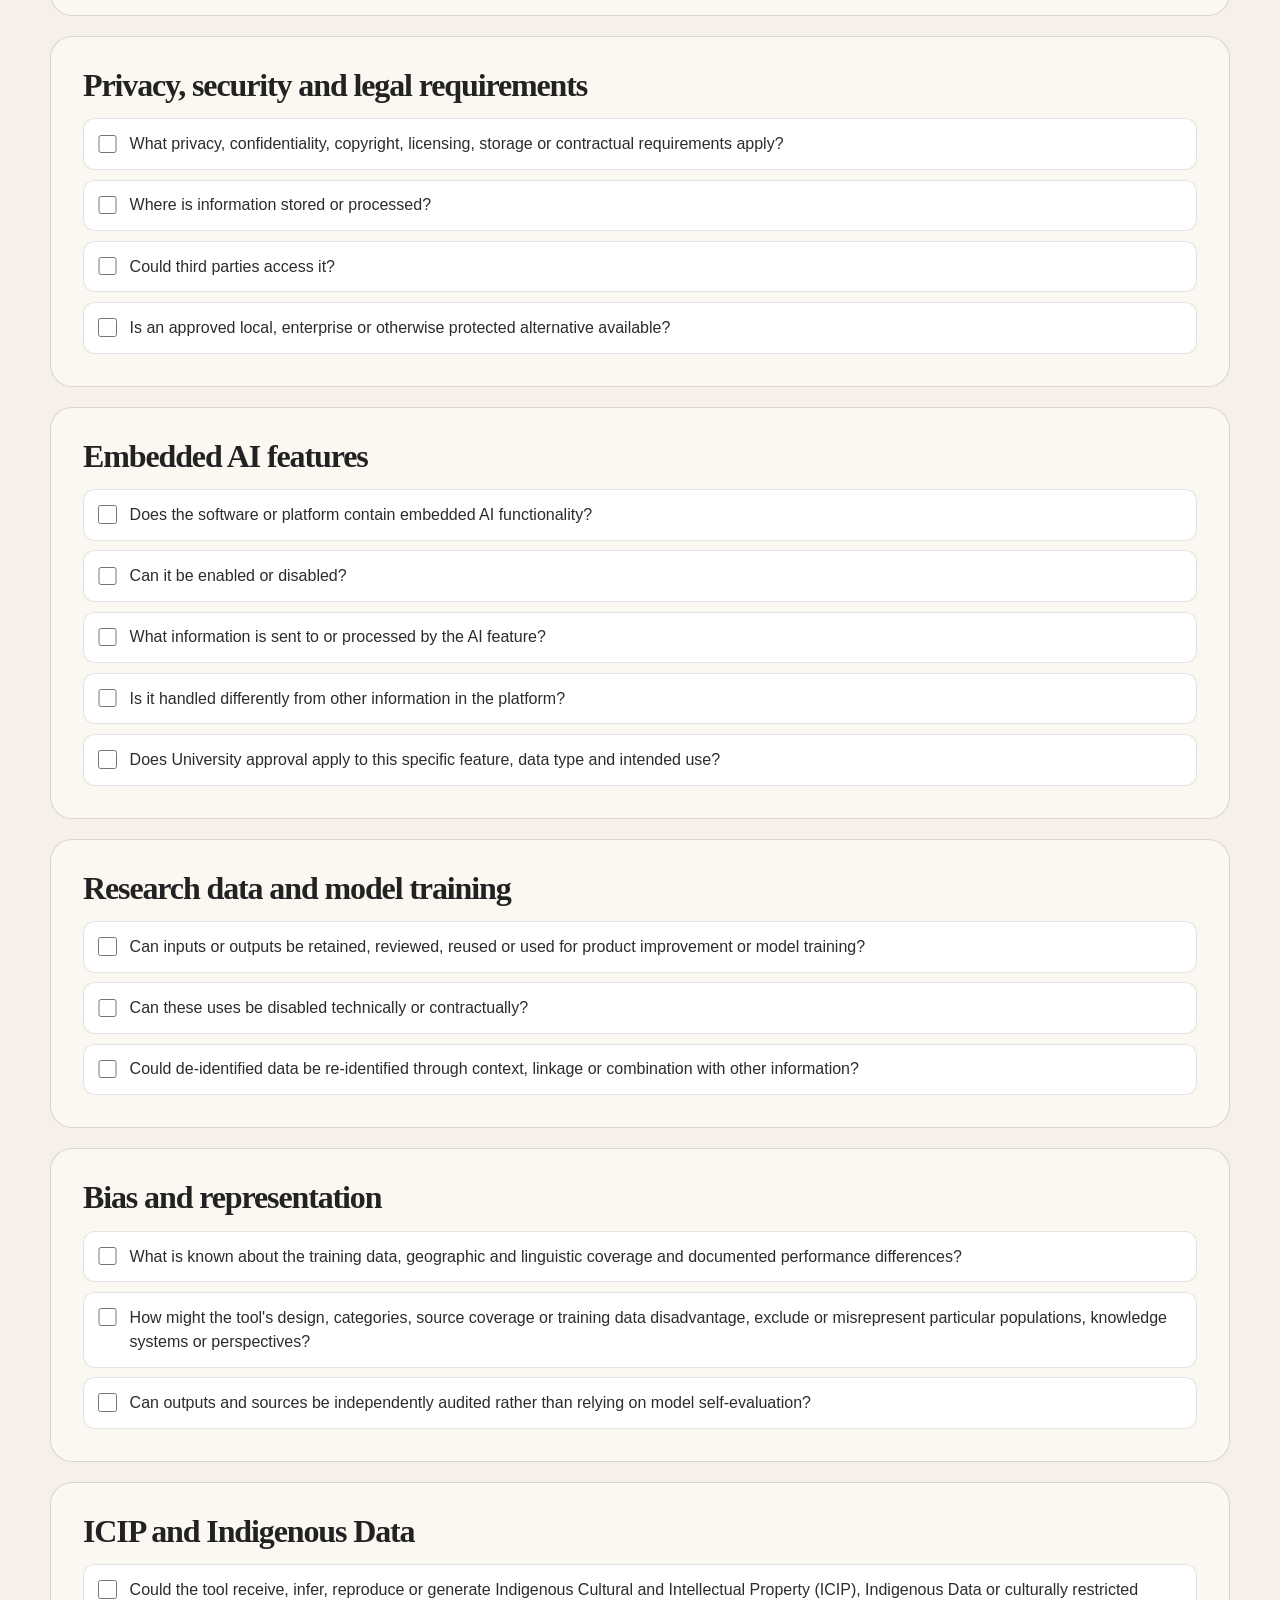
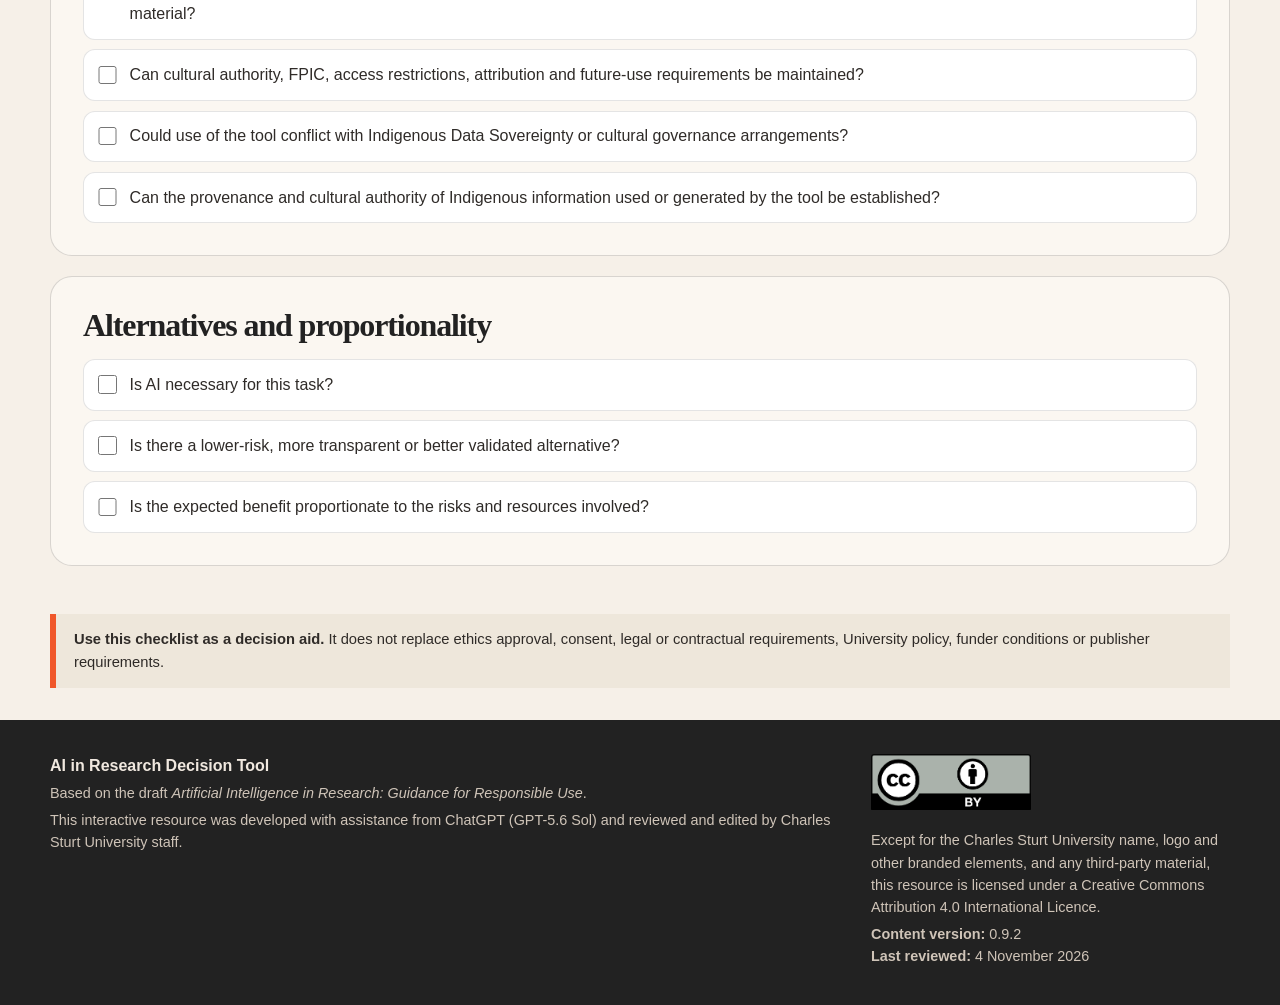
==== commit fea6a54e: "Add files via upload" ====
--- a/ai-tool-checklist.html
+++ b/ai-tool-checklist.html
@@ -1,3 +1,3 @@
 <!DOCTYPE html>
 
-<html lang="en"><head><meta charset="utf-8"/><meta content="width=device-width, initial-scale=1" name="viewport"/><meta content="A structured checklist for evaluating whether an AI tool is suitable for a research or review task." name="description"/><title>AI tool suitability checklist | AI in Research Decision Tool</title><link href="css/styles.css" rel="stylesheet"/></head><body><a class="skip-link" href="#main-content">Skip to main content</a><header class="site-header"><div class="shell header-grid"><div aria-label="Charles Sturt University" class="brand-block"><img alt="Charles Sturt University" class="brand-logo" src="assets/csu-logo.png"/><div class="brand-name">Charles Sturt<br/>University</div></div><a aria-label="AI in Research Decision Tool home" class="tool-brand" href="index.html"><img alt="AI in Research Decision Tool" class="tool-brand-logo" src="assets/ai-research-decision-tool-logo.png"/></a></div></header><nav aria-label="AI in Research Decision Tool sections" class="mode-switch quick-nav shell"><a class="mode-button mode-link has-tooltip" data-tooltip="Step through a research task to identify where AI may be used and which checks apply." href="index.html">Guide me</a><a class="mode-button mode-link has-tooltip" data-tooltip="See the quick decision categories, examples and conditions from the updated guidance." href="quick-guide.html">Quick decision guide</a><a class="mode-button mode-link has-tooltip" data-tooltip="Search curated questions and controlled answers without entering sensitive details." href="index.html#search-panel">Search questions</a><a class="mode-button mode-link has-tooltip" data-tooltip="Browse questions grouped by research activity." href="index.html#browse-panel">Browse topics</a><a class="mode-button mode-link has-tooltip" data-tooltip="Read the complete updated 2026 draft AI in research guidance." href="guide.html">View full guidance</a></nav><div aria-label="Additional guidance" class="guidance-shortcuts shell"><span class="guidance-shortcuts-label">More guidance</span><a class="guidance-shortcut has-tooltip" data-tooltip="See practical examples of how the guidance applies in common research situations." href="case-studies.html">Case studies</a><a class="guidance-shortcut has-tooltip" data-tooltip="Read the nine recommendations for responsible and ethical AI use in research." href="recommendations.html">Recommendations</a><a class="guidance-shortcut has-tooltip" data-tooltip="Copy declaration wording and use the AI-use log template for material AI use." href="declarations.html">Declaration examples</a><a class="guidance-shortcut has-tooltip" data-tooltip="Use the pre-use checklist to identify permissions, risks, verification and record-keeping needs." href="researcher-self-check.html">Researcher self-check</a><a aria-current="page" class="guidance-shortcut has-tooltip is-active" data-tooltip="Assess whether an AI tool is suitable, transparent, auditable and appropriate for a research task." href="ai-tool-checklist.html">AI tool checklist</a></div><main class="shell" id="main-content"><section class="case-hero"><p class="eyebrow">Evaluate the tool</p><h1>AI tool suitability checklist</h1><p>Use this checklist before adopting an AI tool for a research or review task, particularly where the tool may influence methods, analysis, interpretation, reporting or evidence synthesis. Not every question will apply to every tool or use case.</p><div class="page-actions"><a class="button button-secondary" href="index.html">← Back to decision tool</a><a class="button button-secondary" href="guide.html#appendix-d">View in full guidance</a></div></section><section class="checklist-sections"><section class="checklist-section"><h2>Purpose and suitability</h2><ul class="interactive-checklist"><li><label><input type="checkbox"/><span>What is the tool intended to do?</span></label></li><li><label><input type="checkbox"/><span>Has it been validated for this task, discipline, dataset or review type?</span></label></li><li><label><input type="checkbox"/><span>Is its performance adequate for the intended use?</span></label></li><li><label><input type="checkbox"/><span>What human expertise is needed to use it appropriately?</span></label></li></ul></section><section class="checklist-section"><h2>Methods and transparency</h2><ul class="interactive-checklist"><li><label><input type="checkbox"/><span>Are the tool's methods sufficiently transparent?</span></label></li><li><label><input type="checkbox"/><span>Can outputs be reproduced or independently checked?</span></label></li><li><label><input type="checkbox"/><span>Can the output be traced to the underlying source or evidence?</span></label></li><li><label><input type="checkbox"/><span>Does the tool communicate uncertainty, limitations or confidence meaningfully?</span></label></li></ul></section><section class="checklist-section"><h2>Versioning, records and auditability</h2><ul class="interactive-checklist"><li><label><input type="checkbox"/><span>Can the tool and model version be identified later?</span></label></li><li><label><input type="checkbox"/><span>Can prompts, sessions, settings and outputs be exported or retained as part of the research record?</span></label></li></ul></section><section class="checklist-section"><h2>Privacy, security and legal requirements</h2><ul class="interactive-checklist"><li><label><input type="checkbox"/><span>What privacy, confidentiality, copyright, licensing, storage or contractual requirements apply?</span></label></li><li><label><input type="checkbox"/><span>Where is information stored or processed?</span></label></li><li><label><input type="checkbox"/><span>Could third parties access it?</span></label></li><li><label><input type="checkbox"/><span>Is an approved local, enterprise or otherwise protected alternative available?</span></label></li></ul></section><section class="checklist-section"><h2>Embedded AI features</h2><ul class="interactive-checklist"><li><label><input type="checkbox"/><span>Does the software or platform contain embedded AI functionality?</span></label></li><li><label><input type="checkbox"/><span>Can it be enabled or disabled?</span></label></li><li><label><input type="checkbox"/><span>What information is sent to or processed by the AI feature?</span></label></li><li><label><input type="checkbox"/><span>Is it handled differently from other information in the platform?</span></label></li><li><label><input type="checkbox"/><span>Does University approval apply to this specific feature, data type and intended use?</span></label></li></ul></section><section class="checklist-section"><h2>Research data and model training</h2><ul class="interactive-checklist"><li><label><input type="checkbox"/><span>Can inputs or outputs be retained, reviewed, reused or used for product improvement or model training?</span></label></li><li><label><input type="checkbox"/><span>Can these uses be disabled technically or contractually?</span></label></li><li><label><input type="checkbox"/><span>Could de-identified data be re-identified through context, linkage or combination with other information?</span></label></li></ul></section><section class="checklist-section"><h2>Bias and representation</h2><ul class="interactive-checklist"><li><label><input type="checkbox"/><span>What is known about the training data, geographic and linguistic coverage and documented performance differences?</span></label></li><li><label><input type="checkbox"/><span>How might the tool's design, categories, source coverage or training data disadvantage, exclude or misrepresent particular populations, knowledge systems or perspectives?</span></label></li><li><label><input type="checkbox"/><span>Can outputs and sources be independently audited rather than relying on model self-evaluation?</span></label></li></ul></section><section class="checklist-section"><h2>ICIP and Indigenous Data</h2><ul class="interactive-checklist"><li><label><input type="checkbox"/><span>Could the tool receive, infer, reproduce or generate Indigenous Cultural and Intellectual Property (ICIP), Indigenous Data or culturally restricted material?</span></label></li><li><label><input type="checkbox"/><span>Can cultural authority, FPIC, access restrictions, attribution and future-use requirements be maintained?</span></label></li><li><label><input type="checkbox"/><span>Could use of the tool conflict with Indigenous Data Sovereignty or cultural governance arrangements?</span></label></li><li><label><input type="checkbox"/><span>Can the provenance and cultural authority of Indigenous information used or generated by the tool be established?</span></label></li></ul></section><section class="checklist-section"><h2>Alternatives and proportionality</h2><ul class="interactive-checklist"><li><label><input type="checkbox"/><span>Is AI necessary for this task?</span></label></li><li><label><input type="checkbox"/><span>Is there a lower-risk, more transparent or better validated alternative?</span></label></li><li><label><input type="checkbox"/><span>Is the expected benefit proportionate to the risks and resources involved?</span></label></li></ul></section></section><aside class="quick-note"><strong>Use this checklist as a decision aid.</strong> It does not replace ethics approval, consent, legal or contractual requirements, University policy, funder conditions or publisher requirements.</aside></main><footer class="site-footer"><div class="shell footer-grid footer-expanded"><div><strong>AI in Research Decision Tool</strong><p>Based on the draft <em>Artificial Intelligence in Research: Guidance for Responsible Use</em>.</p><p>This interactive resource was developed with assistance from ChatGPT (GPT-5.6 Sol) and reviewed and edited by Charles Sturt University staff.</p></div><div class="licence-block"><a href="https://creativecommons.org/licenses/by/4.0/" rel="noopener noreferrer" target="_blank"><img alt="Creative Commons Attribution 4.0 International" src="assets/cc-by.png"/></a><p>Except for the Charles Sturt University name, logo and other branded elements, and any third-party material, this resource is licensed under a Creative Commons Attribution 4.0 International Licence.</p><p><strong>Content version:</strong> 0.9.1<br/><strong>Last reviewed:</strong> 29 October 2026</p></div></div></footer></body></html>+<html lang="en"><head><meta charset="utf-8"/><meta content="width=device-width, initial-scale=1" name="viewport"/><meta content="A structured checklist for evaluating whether an AI tool is suitable for a research or review task." name="description"/><title>AI tool suitability checklist | AI in Research Decision Tool</title><link href="css/styles.css" rel="stylesheet"/></head><body><a class="skip-link" href="#main-content">Skip to main content</a><header class="site-header"><div class="shell header-grid"><div aria-label="Charles Sturt University" class="brand-block"><img alt="Charles Sturt University" class="brand-logo" src="assets/csu-logo.png"/><div class="brand-name">Charles Sturt<br/>University</div></div><a aria-label="AI in Research Decision Tool home" class="tool-brand" href="index.html"><img alt="AI in Research Decision Tool" class="tool-brand-logo" src="assets/ai-research-decision-tool-logo.png"/></a></div></header><nav aria-label="AI in Research Decision Tool sections" class="mode-switch quick-nav shell"><a class="mode-button mode-link has-tooltip" data-tooltip="Step through a research task to identify where AI may be used and which checks apply." href="index.html">Guide me</a><a class="mode-button mode-link has-tooltip" data-tooltip="See the quick decision categories, examples and conditions from the updated guidance." href="quick-guide.html">Quick decision guide</a><a class="mode-button mode-link has-tooltip" data-tooltip="Search curated questions and controlled answers without entering sensitive details." href="index.html#search-panel">Search questions</a><a class="mode-button mode-link has-tooltip" data-tooltip="Browse questions grouped by research activity." href="index.html#browse-panel">Browse topics</a><a class="mode-button mode-link has-tooltip" data-tooltip="Read the complete updated 2026 draft AI in research guidance." href="guide.html">View full guidance</a></nav><div aria-label="Additional guidance" class="guidance-shortcuts shell"><span class="guidance-shortcuts-label">More guidance</span><a class="guidance-shortcut has-tooltip" data-tooltip="See practical examples of how the guidance applies in common research situations." href="case-studies.html">Case studies</a><a class="guidance-shortcut has-tooltip" data-tooltip="Read the nine recommendations for responsible and ethical AI use in research." href="recommendations.html">Recommendations</a><a class="guidance-shortcut has-tooltip" data-tooltip="Copy declaration wording and use the AI-use log template for material AI use." href="declarations.html">Declaration examples</a><a class="guidance-shortcut has-tooltip" data-tooltip="Use the pre-use checklist to identify permissions, risks, verification and record-keeping needs." href="researcher-self-check.html">Researcher self-check</a><a aria-current="page" class="guidance-shortcut has-tooltip is-active" data-tooltip="Assess whether an AI tool is suitable, transparent, auditable and appropriate for a research task." href="ai-tool-checklist.html">AI tool checklist</a></div><main class="shell" id="main-content"><section class="case-hero"><p class="eyebrow">Evaluate the tool</p><h1>AI tool suitability checklist</h1><p>Use this checklist before adopting an AI tool for a research or review task, particularly where the tool may influence methods, analysis, interpretation, reporting or evidence synthesis. Not every question will apply to every tool or use case.</p><div class="page-actions"><a class="button button-secondary" href="index.html">← Back to decision tool</a><a class="button button-secondary" href="guide.html#appendix-d">View in full guidance</a></div></section><section class="checklist-sections"><section class="checklist-section"><h2>Purpose and suitability</h2><ul class="interactive-checklist"><li><label><input type="checkbox"/><span>What is the tool intended to do?</span></label></li><li><label><input type="checkbox"/><span>Has it been validated for this task, discipline, dataset or review type?</span></label></li><li><label><input type="checkbox"/><span>Is its performance adequate for the intended use?</span></label></li><li><label><input type="checkbox"/><span>What human expertise is needed to use it appropriately?</span></label></li></ul></section><section class="checklist-section"><h2>Methods and transparency</h2><ul class="interactive-checklist"><li><label><input type="checkbox"/><span>Are the tool's methods sufficiently transparent?</span></label></li><li><label><input type="checkbox"/><span>Can outputs be reproduced or independently checked?</span></label></li><li><label><input type="checkbox"/><span>Can the output be traced to the underlying source or evidence?</span></label></li><li><label><input type="checkbox"/><span>Does the tool communicate uncertainty, limitations or confidence meaningfully?</span></label></li></ul></section><section class="checklist-section"><h2>Versioning, records and auditability</h2><ul class="interactive-checklist"><li><label><input type="checkbox"/><span>Can the tool and model version be identified later?</span></label></li><li><label><input type="checkbox"/><span>Can prompts, sessions, settings and outputs be exported or retained as part of the research record?</span></label></li></ul></section><section class="checklist-section"><h2>Privacy, security and legal requirements</h2><ul class="interactive-checklist"><li><label><input type="checkbox"/><span>What privacy, confidentiality, copyright, licensing, storage or contractual requirements apply?</span></label></li><li><label><input type="checkbox"/><span>Where is information stored or processed?</span></label></li><li><label><input type="checkbox"/><span>Could third parties access it?</span></label></li><li><label><input type="checkbox"/><span>Is an approved local, enterprise or otherwise protected alternative available?</span></label></li></ul></section><section class="checklist-section"><h2>Embedded AI features</h2><ul class="interactive-checklist"><li><label><input type="checkbox"/><span>Does the software or platform contain embedded AI functionality?</span></label></li><li><label><input type="checkbox"/><span>Can it be enabled or disabled?</span></label></li><li><label><input type="checkbox"/><span>What information is sent to or processed by the AI feature?</span></label></li><li><label><input type="checkbox"/><span>Is it handled differently from other information in the platform?</span></label></li><li><label><input type="checkbox"/><span>Does University approval apply to this specific feature, data type and intended use?</span></label></li></ul></section><section class="checklist-section"><h2>Research data and model training</h2><ul class="interactive-checklist"><li><label><input type="checkbox"/><span>Can inputs or outputs be retained, reviewed, reused or used for product improvement or model training?</span></label></li><li><label><input type="checkbox"/><span>Can these uses be disabled technically or contractually?</span></label></li><li><label><input type="checkbox"/><span>Could de-identified data be re-identified through context, linkage or combination with other information?</span></label></li></ul></section><section class="checklist-section"><h2>Bias and representation</h2><ul class="interactive-checklist"><li><label><input type="checkbox"/><span>What is known about the training data, geographic and linguistic coverage and documented performance differences?</span></label></li><li><label><input type="checkbox"/><span>How might the tool's design, categories, source coverage or training data disadvantage, exclude or misrepresent particular populations, knowledge systems or perspectives?</span></label></li><li><label><input type="checkbox"/><span>Can outputs and sources be independently audited rather than relying on model self-evaluation?</span></label></li></ul></section><section class="checklist-section"><h2>ICIP and Indigenous Data</h2><ul class="interactive-checklist"><li><label><input type="checkbox"/><span>Could the tool receive, infer, reproduce or generate Indigenous Cultural and Intellectual Property (ICIP), Indigenous Data or culturally restricted material?</span></label></li><li><label><input type="checkbox"/><span>Can cultural authority, FPIC, access restrictions, attribution and future-use requirements be maintained?</span></label></li><li><label><input type="checkbox"/><span>Could use of the tool conflict with Indigenous Data Sovereignty or cultural governance arrangements?</span></label></li><li><label><input type="checkbox"/><span>Can the provenance and cultural authority of Indigenous information used or generated by the tool be established?</span></label></li></ul></section><section class="checklist-section"><h2>Alternatives and proportionality</h2><ul class="interactive-checklist"><li><label><input type="checkbox"/><span>Is AI necessary for this task?</span></label></li><li><label><input type="checkbox"/><span>Is there a lower-risk, more transparent or better validated alternative?</span></label></li><li><label><input type="checkbox"/><span>Is the expected benefit proportionate to the risks and resources involved?</span></label></li></ul></section></section><aside class="quick-note"><strong>Use this checklist as a decision aid.</strong> It does not replace ethics approval, consent, legal or contractual requirements, University policy, funder conditions or publisher requirements.</aside></main><footer class="site-footer"><div class="shell footer-grid footer-expanded"><div><strong>AI in Research Decision Tool</strong><p>Based on the draft <em>Artificial Intelligence in Research: Guidance for Responsible Use</em>.</p><p>This interactive resource was developed with assistance from ChatGPT (GPT-5.6 Sol) and reviewed and edited by Charles Sturt University staff.</p></div><div class="licence-block"><a href="https://creativecommons.org/licenses/by/4.0/" rel="noopener noreferrer" target="_blank"><img alt="Creative Commons Attribution 4.0 International" src="assets/cc-by.png"/></a><p>Except for the Charles Sturt University name, logo and other branded elements, and any third-party material, this resource is licensed under a Creative Commons Attribution 4.0 International Licence.</p><p><strong>Content version:</strong> 0.9.2<br/><strong>Last reviewed:</strong> 4 November 2026</p></div></div></footer></body></html>
--- a/css/styles.css
+++ b/css/styles.css
@@ -87,7 +87,8 @@
 .guide-layout { display: grid; grid-template-columns: minmax(13rem, 18rem) minmax(0, 1fr); gap: clamp(2rem, 5vw, 5rem); align-items: start; }
 .guide-toc { position: sticky; top: 1rem; padding: 1.25rem; border: 1px solid rgba(34,34,34,.18); background: #eee7db; }
 .guide-toc h2 { margin-top: 0; font-size: 1.4rem; }
-.guide-toc ol { margin: 0; padding-left: 1.2rem; }
+.guide-toc ol { margin: 0; padding-left: 0; list-style: none; }
+.guide-toc .toc-level-2 { margin-left: 1rem; }
 .guide-toc li { margin: .45rem 0; }
 .guide-toc a { color: inherit; font-family: Arial, sans-serif; font-size: .9rem; }
 .guide-content { min-width: 0; }
